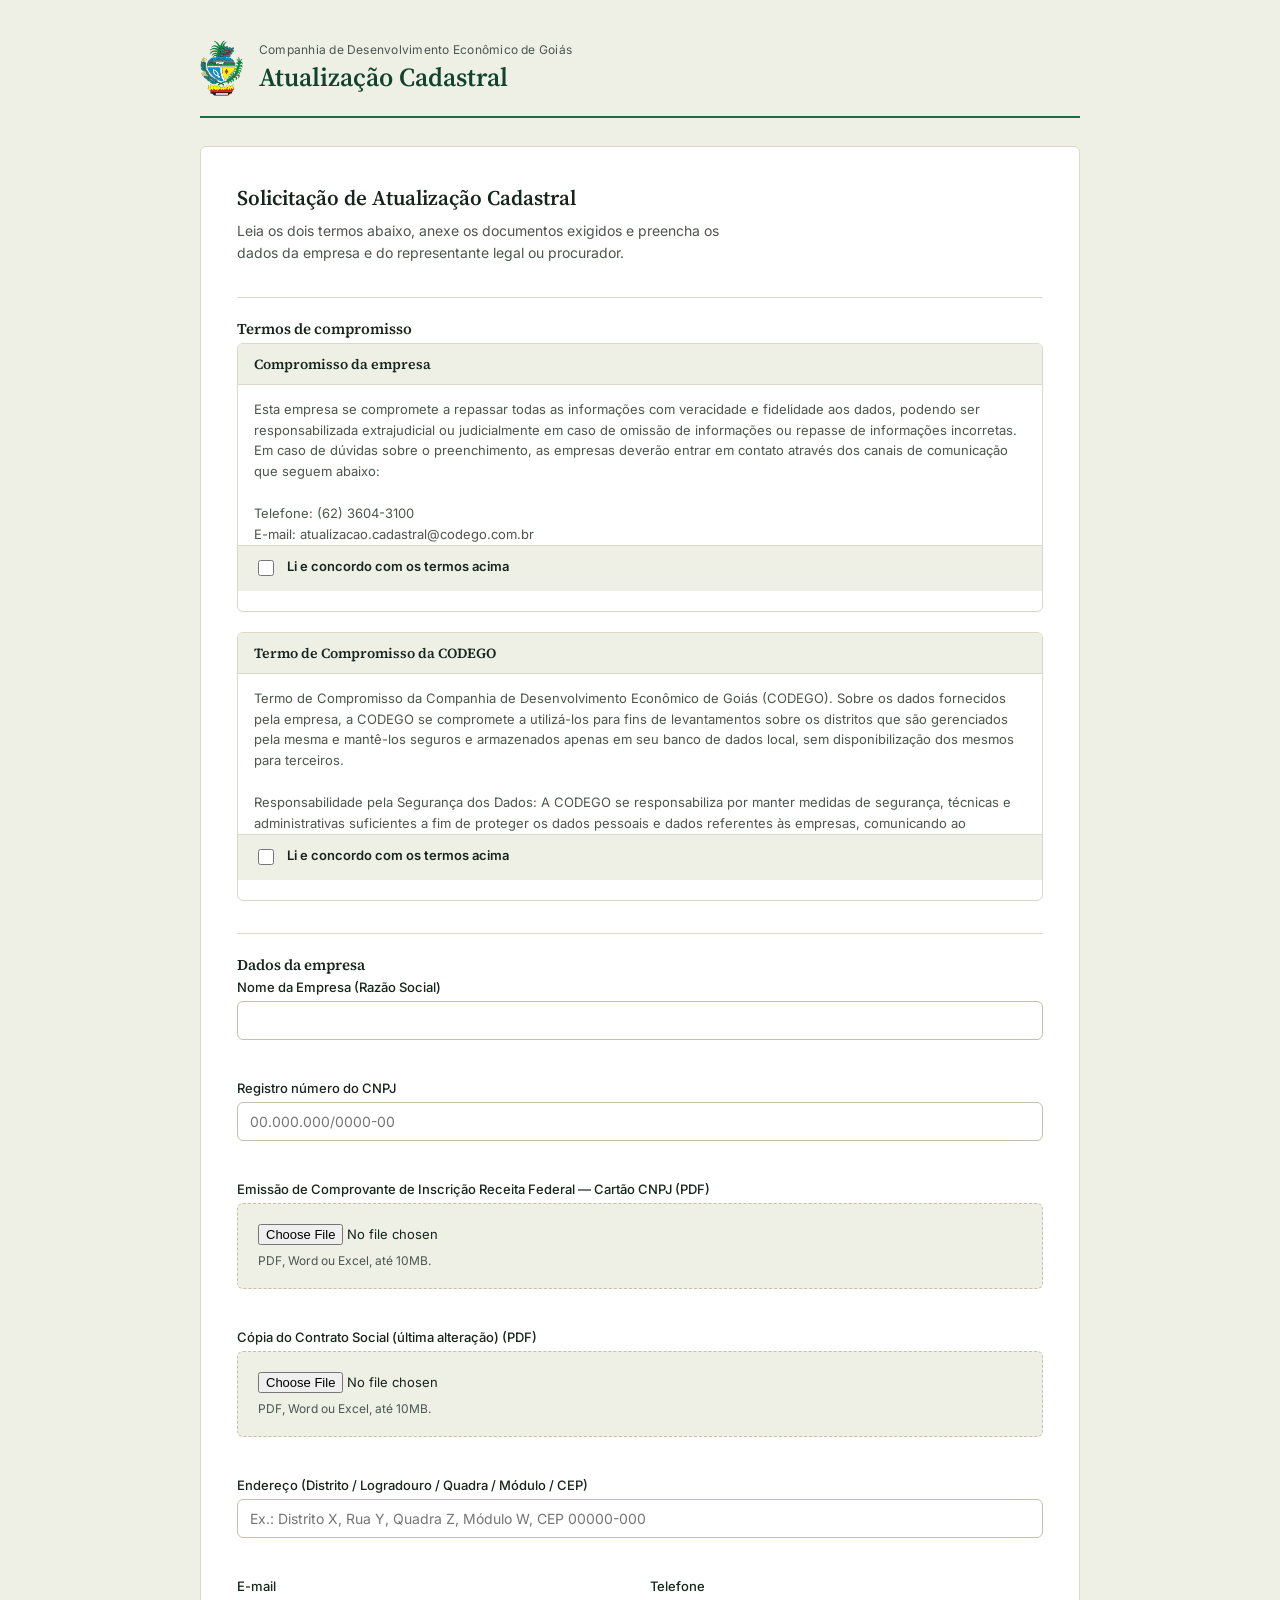
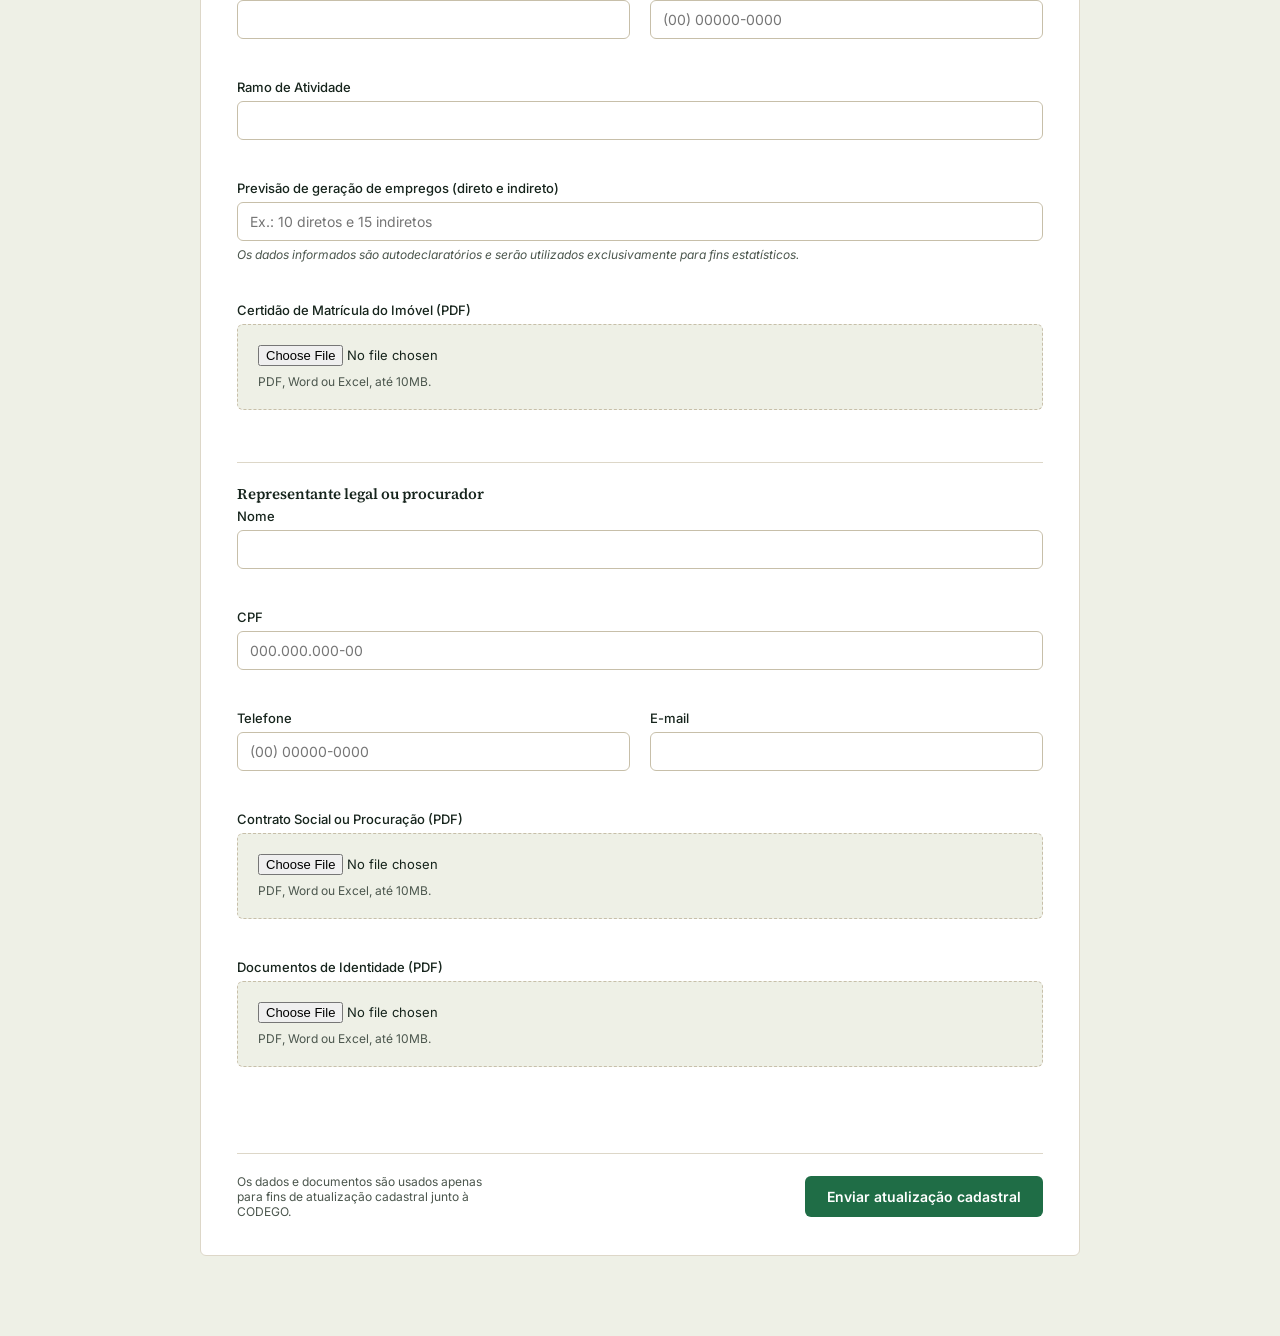
==== frontend/index.html @ 2d9a23f6 "feat: aplica a site key do RECAPTCHA" ====
<!DOCTYPE html>
<html lang="pt-BR">
<head>
  <meta charset="UTF-8">
  <meta name="viewport" content="width=device-width, initial-scale=1.0">
  <title>Atualização Cadastral — CODEGO</title>
  <link rel="stylesheet" href="css/style.css">
  <script>window.CODEGO_API_BASE_URL = 'https://atualizacao-cadastral-0cay.onrender.com';</script>
  <script src="https://www.google.com/recaptcha/api.js" async defer></script>
</head>
<body>
  <div class="page">

    <header class="letterhead">
      <img class="letterhead__mark" src="assets/brasao_codego.png" alt="Brasão da Companhia de Desenvolvimento Econômico de Goiás">
      <div class="letterhead__text">
        <p class="letterhead__org">Companhia de Desenvolvimento Econômico de Goiás</p>
        <h1 class="letterhead__title">Atualização Cadastral</h1>
      </div>
    </header>

    <main class="card">
      <div class="card__intro">
        <h2 class="card__title">Solicitação de Atualização Cadastral</h2>
        <p class="card__desc">
          Leia os dois termos abaixo, anexe os documentos exigidos e preencha os
          dados da empresa e do representante legal ou procurador.
        </p>
      </div>

      <form id="form-atualizacao" novalidate>

        <h3 class="section-title">Termos de compromisso</h3>

        <div class="termo-block">
          <p class="termo-block__titulo">Compromisso da empresa</p>
          <p class="termo-block__texto">Esta empresa se compromete a repassar todas as informações com veracidade e fidelidade aos dados, podendo ser responsabilizada extrajudicial ou judicialmente em caso de omissão de informações ou repasse de informações incorretas. Em caso de dúvidas sobre o preenchimento, as empresas deverão entrar em contato através dos canais de comunicação que seguem abaixo:

Telefone: (62) 3604-3100
E-mail: atualizacao.cadastral@codego.com.br</p>
          <label class="termo-block__aceite">
            <input type="checkbox" id="termo_empresa_aceito" name="termo_empresa_aceito" required>
            <span>Li e concordo com os termos acima</span>
          </label>
          <p class="field__error" data-error-for="termo_empresa_aceito"></p>
        </div>

        <div class="termo-block">
          <p class="termo-block__titulo">Termo de Compromisso da CODEGO</p>
          <p class="termo-block__texto">Termo de Compromisso da Companhia de Desenvolvimento Econômico de Goiás (CODEGO). Sobre os dados fornecidos pela empresa, a CODEGO se compromete a utilizá-los para fins de levantamentos sobre os distritos que são gerenciados pela mesma e mantê-los seguros e armazenados apenas em seu banco de dados local, sem disponibilização dos mesmos para terceiros.

Responsabilidade pela Segurança dos Dados: A CODEGO se responsabiliza por manter medidas de segurança, técnicas e administrativas suficientes a fim de proteger os dados pessoais e dados referentes às empresas, comunicando ao representante responsável pelo fornecimento dos dados, caso ocorra algum incidente de segurança que possa acarretar risco ou dano relevante, conforme artigo 48 da Lei n° 13.709/2018.</p>
          <label class="termo-block__aceite">
            <input type="checkbox" id="termo_codego_aceito" name="termo_codego_aceito" required>
            <span>Li e concordo com os termos acima</span>
          </label>
          <p class="field__error" data-error-for="termo_codego_aceito"></p>
        </div>

        <h3 class="section-title">Dados da empresa</h3>

        <div class="field">
          <label for="nome_empresarial">Nome da Empresa (Razão Social)</label>
          <input type="text" id="nome_empresarial" name="nome_empresarial" required>
          <p class="field__error" data-error-for="nome_empresarial"></p>
        </div>

        <div class="field">
          <label for="cnpj">Registro número do CNPJ</label>
          <input type="text" id="cnpj" name="cnpj" inputmode="numeric" placeholder="00.000.000/0000-00" required>
          <p class="field__error" data-error-for="cnpj"></p>
        </div>

        <div class="field">
          <label for="arquivo_cnpj">Emissão de Comprovante de Inscrição Receita Federal — Cartão CNPJ (PDF)</label>
          <div class="file-drop">
            <input type="file" id="arquivo_cnpj" name="arquivo_cnpj" accept=".pdf,.doc,.docx,.xls,.xlsx,application/pdf,application/msword,application/vnd.openxmlformats-officedocument.wordprocessingml.document,application/vnd.ms-excel,application/vnd.openxmlformats-officedocument.spreadsheetml.sheet" required>
            <p class="file-drop__hint">PDF, Word ou Excel, até 10MB.</p>
            <p class="file-drop__selected" id="arquivo_cnpj-selecionado" hidden></p>
          </div>
          <p class="field__error" data-error-for="arquivo_cnpj"></p>
        </div>

        <div class="field">
          <label for="arquivo_contrato_social">Cópia do Contrato Social (última alteração) (PDF)</label>
          <div class="file-drop">
            <input type="file" id="arquivo_contrato_social" name="arquivo_contrato_social" accept=".pdf,.doc,.docx,.xls,.xlsx,application/pdf,application/msword,application/vnd.openxmlformats-officedocument.wordprocessingml.document,application/vnd.ms-excel,application/vnd.openxmlformats-officedocument.spreadsheetml.sheet" required>
            <p class="file-drop__hint">PDF, Word ou Excel, até 10MB.</p>
            <p class="file-drop__selected" id="arquivo_contrato_social-selecionado" hidden></p>
          </div>
          <p class="field__error" data-error-for="arquivo_contrato_social"></p>
        </div>

        <div class="field">
          <label for="endereco">Endereço (Distrito / Logradouro / Quadra / Módulo / CEP)</label>
          <input type="text" id="endereco" name="endereco" placeholder="Ex.: Distrito X, Rua Y, Quadra Z, Módulo W, CEP 00000-000" required>
          <p class="field__error" data-error-for="endereco"></p>
        </div>

        <div class="field-row">
          <div class="field">
            <label for="email">E-mail</label>
            <input type="email" id="email" name="email" autocomplete="email" required>
            <p class="field__error" data-error-for="email"></p>
          </div>

          <div class="field">
            <label for="telefone">Telefone</label>
            <input type="tel" id="telefone" name="telefone" inputmode="tel" placeholder="(00) 00000-0000" required>
            <p class="field__error" data-error-for="telefone"></p>
          </div>
        </div>

        <div class="field">
          <label for="ramo_atividade">Ramo de Atividade</label>
          <input type="text" id="ramo_atividade" name="ramo_atividade" required>
          <p class="field__error" data-error-for="ramo_atividade"></p>
        </div>

        <div class="field">
          <label for="previsao_geracao_empregos">Previsão de geração de empregos (direto e indireto)</label>
          <input type="text" id="previsao_geracao_empregos" name="previsao_geracao_empregos" placeholder="Ex.: 10 diretos e 15 indiretos" required>
          <p class="field__hint">Os dados informados são autodeclaratórios e serão utilizados exclusivamente para fins estatísticos.</p>
          <p class="field__error" data-error-for="previsao_geracao_empregos"></p>
        </div>

        <div class="field">
          <label for="arquivo_certidao_matricula">Certidão de Matrícula do Imóvel (PDF)</label>
          <div class="file-drop">
            <input type="file" id="arquivo_certidao_matricula" name="arquivo_certidao_matricula" accept=".pdf,.doc,.docx,.xls,.xlsx,application/pdf,application/msword,application/vnd.openxmlformats-officedocument.wordprocessingml.document,application/vnd.ms-excel,application/vnd.openxmlformats-officedocument.spreadsheetml.sheet" required>
            <p class="file-drop__hint">PDF, Word ou Excel, até 10MB.</p>
            <p class="file-drop__selected" id="arquivo_certidao_matricula-selecionado" hidden></p>
          </div>
          <p class="field__error" data-error-for="arquivo_certidao_matricula"></p>
        </div>

        <h3 class="section-title">Representante legal ou procurador</h3>

        <div class="field">
          <label for="representante_nome">Nome</label>
          <input type="text" id="representante_nome" name="representante_nome" autocomplete="name" required>
          <p class="field__error" data-error-for="representante_nome"></p>
        </div>

        <div class="field">
          <label for="representante_cpf">CPF</label>
          <input type="text" id="representante_cpf" name="representante_cpf" inputmode="numeric" placeholder="000.000.000-00" required>
          <p class="field__error" data-error-for="representante_cpf"></p>
        </div>

        <div class="field-row">
          <div class="field">
            <label for="representante_telefone">Telefone</label>
            <input type="tel" id="representante_telefone" name="representante_telefone" inputmode="tel" placeholder="(00) 00000-0000" required>
            <p class="field__error" data-error-for="representante_telefone"></p>
          </div>

          <div class="field">
            <label for="representante_email">E-mail</label>
            <input type="email" id="representante_email" name="representante_email" autocomplete="email" required>
            <p class="field__error" data-error-for="representante_email"></p>
          </div>
        </div>

        <div class="field">
          <label for="arquivo_contrato_ou_procuracao">Contrato Social ou Procuração (PDF)</label>
          <div class="file-drop">
            <input type="file" id="arquivo_contrato_ou_procuracao" name="arquivo_contrato_ou_procuracao" accept=".pdf,.doc,.docx,.xls,.xlsx,application/pdf,application/msword,application/vnd.openxmlformats-officedocument.wordprocessingml.document,application/vnd.ms-excel,application/vnd.openxmlformats-officedocument.spreadsheetml.sheet" required>
            <p class="file-drop__hint">PDF, Word ou Excel, até 10MB.</p>
            <p class="file-drop__selected" id="arquivo_contrato_ou_procuracao-selecionado" hidden></p>
          </div>
          <p class="field__error" data-error-for="arquivo_contrato_ou_procuracao"></p>
        </div>

        <div class="field">
          <label for="arquivo_documento_identidade">Documentos de Identidade (PDF)</label>
          <div class="file-drop">
            <input type="file" id="arquivo_documento_identidade" name="arquivo_documento_identidade" accept=".pdf,.doc,.docx,.xls,.xlsx,application/pdf,application/msword,application/vnd.openxmlformats-officedocument.wordprocessingml.document,application/vnd.ms-excel,application/vnd.openxmlformats-officedocument.spreadsheetml.sheet" required>
            <p class="file-drop__hint">PDF, Word ou Excel, até 10MB.</p>
            <p class="file-drop__selected" id="arquivo_documento_identidade-selecionado" hidden></p>
          </div>
          <p class="field__error" data-error-for="arquivo_documento_identidade"></p>
        </div>

        <div class="field">
          <div class="g-recaptcha" data-sitekey="6LfDd70tAAAAAFjlhE_5tSCFK7dW7xkm99fV3-1u"></div>
          <p class="field__error" data-error-for="recaptcha"></p>
        </div>

        <div class="card__footer">
          <p class="card__footer-note">
            Os dados e documentos são usados apenas para fins de atualização cadastral junto à CODEGO.
          </p>
          <button type="submit" class="btn-primary" id="btn-submit">Enviar atualização cadastral</button>
        </div>

      </form>

      <div class="feedback" id="feedback" role="status" aria-live="polite" hidden></div>

    </main>

  </div>

  <script src="js/main.js"></script>
</body>
</html>
---- frontend/css/style.css ----
@import url('https://fonts.googleapis.com/css2?family=Source+Serif+4:opsz,wght@8..60,500;8..60,600&family=Inter:wght@400;500;600&display=swap');

:root {
  --ink: #16241c;
  --ink-soft: #4b564d;
  --primary: #1f6d46;
  --primary-dark: #12432b;
  --gold: #b4872f;
  --gold-dark: #7c5c1f;
  --paper: #eef0e6;
  --surface: #ffffff;
  --border: #ddd7c8;
  --border-strong: #c7bfa9;
  --danger: #a3271e;
  --radius: 6px;
  --font-serif: "Source Serif 4", Georgia, serif;
  --font-sans: "Inter", -apple-system, BlinkMacSystemFont, "Segoe UI", sans-serif;
}

* {
  box-sizing: border-box;
}

body {
  margin: 0;
  background: var(--paper);
  color: var(--ink);
  font-family: var(--font-sans);
  -webkit-font-smoothing: antialiased;
}

.page {
  max-width: 920px;
  margin: 0 auto;
  padding: 40px 20px 80px;
}

/* Letterhead */

.letterhead {
  display: flex;
  align-items: center;
  gap: 16px;
  padding-bottom: 20px;
  margin-bottom: 28px;
  border-bottom: 2px solid var(--primary);
}

.letterhead__mark {
  flex-shrink: 0;
  height: 56px;
  width: auto;
}

.letterhead__org {
  margin: 0 0 2px;
  font-size: 12px;
  letter-spacing: 0.02em;
  color: var(--ink-soft);
}

.letterhead__title {
  margin: 0;
  font-family: var(--font-serif);
  font-weight: 600;
  font-size: 26px;
  color: var(--primary-dark);
}

/* Stepper */

.stepper {
  display: flex;
  list-style: none;
  margin: 0 0 32px;
  padding: 0;
  gap: 4px;
}

.stepper__item {
  flex: 1;
  display: flex;
  align-items: center;
  gap: 8px;
  padding: 10px 4px;
  border-bottom: 3px solid var(--border);
  color: var(--ink-soft);
  font-size: 13px;
}

.stepper__item--current {
  border-bottom-color: var(--primary);
  color: var(--primary-dark);
}

.stepper__index {
  display: inline-flex;
  align-items: center;
  justify-content: center;
  width: 20px;
  height: 20px;
  border-radius: 50%;
  border: 1px solid var(--border-strong);
  font-size: 11px;
  flex-shrink: 0;
}

.stepper__item--current .stepper__index {
  background: var(--primary);
  border-color: var(--primary);
  color: var(--surface);
}

.stepper__item--done {
  border-bottom-color: var(--primary);
  color: var(--primary-dark);
}

.stepper__item--done .stepper__index {
  background: var(--surface);
  border-color: var(--primary);
  color: var(--primary);
}

/* Card */

.card {
  background: var(--surface);
  border: 1px solid var(--border);
  border-radius: var(--radius);
  padding: 36px;
}

.card__title {
  font-family: var(--font-serif);
  font-weight: 600;
  font-size: 21px;
  margin: 0 0 8px;
  color: var(--ink);
}

.card__desc {
  margin: 0 0 28px;
  color: var(--ink-soft);
  font-size: 14px;
  line-height: 1.6;
  max-width: 56ch;
}

/* Form fields */

/* Seções do formulário */

.section-title {
  font-family: var(--font-serif);
  font-weight: 600;
  font-size: 15px;
  color: var(--ink);
  margin: 32px 0 4px;
  padding-top: 20px;
  border-top: 1px solid var(--border);
}

.field + .section-title,
.checkbox-group + .field .section-title {
  margin-top: 32px;
}

.section-desc {
  margin: 0 0 14px;
  font-size: 13px;
  color: var(--ink-soft);
}

/* Select e textarea */

select,
textarea {
  width: 100%;
  padding: 10px 12px;
  font-size: 14px;
  font-family: var(--font-sans);
  color: var(--ink);
  background: var(--surface);
  border: 1px solid var(--border-strong);
  border-radius: var(--radius);
}

select {
  appearance: none;
  background-image: url("data:image/svg+xml;utf8,<svg xmlns='http://www.w3.org/2000/svg' viewBox='0 0 20 20' fill='%234b564d'><path d='M5.25 7.5L10 12.25L14.75 7.5H5.25Z'/></svg>");
  background-repeat: no-repeat;
  background-position: right 12px center;
  padding-right: 36px;
}

/* Termos de compromisso */

.termo-block {
  border: 1px solid var(--border);
  border-radius: var(--radius);
  overflow: hidden;
  margin-bottom: 20px;
}

.termo-block__titulo {
  margin: 0;
  padding: 10px 16px;
  background: var(--paper);
  border-bottom: 1px solid var(--border);
  font-family: var(--font-serif);
  font-weight: 600;
  font-size: 14px;
  color: var(--ink);
}

.termo-block__texto {
  margin: 0;
  padding: 14px 16px;
  max-height: 160px;
  overflow-y: auto;
  font-size: 13px;
  line-height: 1.6;
  color: var(--ink-soft);
  background: var(--surface);
  white-space: pre-line;
}

.termo-block__aceite {
  display: flex;
  align-items: flex-start;
  gap: 10px;
  padding: 12px 16px;
  background: var(--paper);
  border-top: 1px solid var(--border);
  font-size: 13px;
  font-weight: 600;
  color: var(--ink);
  cursor: pointer;
}

.termo-block__aceite input[type="checkbox"] {
  flex-shrink: 0;
  margin-top: 2px;
  width: 16px;
  height: 16px;
  accent-color: var(--primary);
  cursor: pointer;
}

textarea {
  resize: vertical;
  min-height: 150px;
  font-family: var(--font-sans);
}

select:focus-visible,
textarea:focus-visible {
  outline: 2px solid var(--primary);
  outline-offset: 1px;
  border-color: var(--primary);
}

/* Checkboxes de solicitações */

.checkbox-group {
  display: flex;
  flex-direction: column;
  gap: 10px;
  margin-bottom: 8px;
}

.checkbox-item {
  display: flex;
  align-items: flex-start;
  gap: 10px;
  font-size: 14px;
  color: var(--ink);
  line-height: 1.5;
  cursor: pointer;
}

.checkbox-item input[type="checkbox"] {
  flex-shrink: 0;
  margin-top: 3px;
  width: 16px;
  height: 16px;
  accent-color: var(--primary);
  cursor: pointer;
}

.field {
  margin-bottom: 20px;
}

.field-row {
  display: grid;
  grid-template-columns: 1fr 1fr;
  gap: 20px;
}

label {
  display: block;
  font-size: 13px;
  font-weight: 500;
  color: var(--ink);
  margin-bottom: 6px;
}

input[type="text"],
input[type="email"],
input[type="tel"] {
  width: 100%;
  padding: 10px 12px;
  font-size: 14px;
  font-family: var(--font-sans);
  color: var(--ink);
  background: var(--surface);
  border: 1px solid var(--border-strong);
  border-radius: var(--radius);
}

input:focus-visible {
  outline: 2px solid var(--primary);
  outline-offset: 1px;
  border-color: var(--primary);
}

.field--invalid input {
  border-color: var(--danger);
}

.field__error {
  margin: 6px 0 0;
  font-size: 12px;
  color: var(--danger);
  min-height: 14px;
}

.field__hint {
  margin: 6px 0 0;
  font-size: 12px;
  font-style: italic;
  color: var(--ink-soft);
}

.field__with-toggle {
  display: flex;
  gap: 10px;
  align-items: stretch;
}

.field__with-toggle input {
  flex: 1;
}

.doc-toggle {
  display: flex;
  border: 1px solid var(--border-strong);
  border-radius: var(--radius);
  overflow: hidden;
  flex-shrink: 0;
}

.doc-toggle__btn {
  border: none;
  background: var(--surface);
  color: var(--ink-soft);
  font-family: var(--font-sans);
  font-size: 13px;
  padding: 0 14px;
  cursor: pointer;
}

.doc-toggle__btn.is-active {
  background: var(--primary);
  color: var(--surface);
}

.doc-toggle__btn:focus-visible {
  outline: 2px solid var(--primary);
  outline-offset: -2px;
}

/* Footer / submit */

.card__footer {
  display: flex;
  align-items: center;
  justify-content: space-between;
  gap: 20px;
  margin-top: 32px;
  padding-top: 20px;
  border-top: 1px solid var(--border);
}

.card__footer-note {
  margin: 0;
  font-size: 12px;
  color: var(--ink-soft);
  max-width: 34ch;
}

.btn-primary {
  flex-shrink: 0;
  background: var(--primary);
  color: var(--surface);
  border: none;
  border-radius: var(--radius);
  padding: 12px 22px;
  font-family: var(--font-sans);
  font-size: 14px;
  font-weight: 600;
  cursor: pointer;
  transition: background 0.15s ease;
}

.btn-primary:hover {
  background: var(--primary-dark);
}

.btn-primary:focus-visible {
  outline: 2px solid var(--gold);
  outline-offset: 2px;
}

/* Responsive */

/* Lista de tipos de documento (página inicial) */

.doc-list {
  list-style: none;
  margin: 0;
  padding: 0;
  display: flex;
  flex-direction: column;
  gap: 10px;
}

.doc-list__link {
  display: block;
  padding: 16px 18px;
  border: 1px solid var(--border-strong);
  border-radius: var(--radius);
  text-decoration: none;
  transition: border-color 0.15s ease, background 0.15s ease;
}

.doc-list__link:hover {
  border-color: var(--primary);
  background: #f7f8f4;
}

.doc-list__tag {
  display: block;
  font-size: 12px;
  font-weight: 600;
  color: var(--gold-dark);
  text-transform: uppercase;
  letter-spacing: 0.03em;
  margin-bottom: 4px;
}

.doc-list__title {
  display: block;
  font-family: var(--font-serif);
  font-size: 16px;
  font-weight: 600;
  color: var(--ink);
}

/* Upload de arquivo */

.file-drop {
  display: flex;
  flex-direction: column;
  gap: 8px;
  align-items: flex-start;
  padding: 20px;
  border: 1.5px dashed var(--border-strong);
  border-radius: var(--radius);
  background: var(--paper);
}

.file-drop input[type="file"] {
  font-size: 13px;
  font-family: var(--font-sans);
}

.file-drop__hint {
  font-size: 12px;
  color: var(--ink-soft);
  margin: 0;
}

.file-drop__selected {
  font-size: 13px;
  color: var(--primary-dark);
  font-weight: 600;
  margin: 0;
}

/* Card de protocolo localizado */

.processo-info {
  display: flex;
  justify-content: space-between;
  align-items: center;
  gap: 12px;
  padding: 14px 16px;
  border: 1px solid var(--border);
  border-radius: var(--radius);
  background: var(--paper);
  margin-bottom: 24px;
  font-size: 13px;
}

.processo-info[hidden] {
  display: none;
}

.processo-info__label {
  color: var(--ink-soft);
}

.processo-info__valor {
  font-weight: 600;
  color: var(--ink);
}

.processo-info__status {
  padding: 3px 10px;
  border-radius: 999px;
  font-size: 11px;
  font-weight: 600;
  text-transform: uppercase;
  background: #eef0e6;
  color: var(--ink-soft);
}

.processo-info__status--assinado {
  background: #e3efe8;
  color: var(--primary-dark);
}

/* Feedback (sucesso / erro do envio) */

.feedback {
  margin-top: 24px;
  padding: 16px 18px;
  border-radius: var(--radius);
  font-size: 14px;
  line-height: 1.6;
}

.feedback--success {
  background: #eaf3ec;
  border: 1px solid var(--primary);
  color: var(--primary-dark);
}

.feedback--error {
  background: #f7eceb;
  border: 1px solid var(--danger);
  color: var(--danger);
}

.feedback__title {
  font-weight: 600;
  margin: 0 0 6px;
}

.feedback__protocolo {
  font-family: ui-monospace, "SFMono-Regular", Consolas, monospace;
  font-size: 13px;
  color: var(--ink-soft);
  margin: 4px 0 12px;
}

.feedback__actions {
  display: flex;
  flex-wrap: wrap;
  gap: 10px;
}

.feedback__link {
  display: inline-block;
  color: var(--surface);
  background: var(--primary);
  text-decoration: none;
  font-weight: 600;
  font-size: 13px;
  padding: 9px 16px;
  border-radius: var(--radius);
}

.feedback__link:hover {
  background: var(--primary-dark);
}

.feedback__link--secondary {
  background: transparent;
  color: var(--primary-dark);
  border: 1px solid var(--primary);
}

.feedback__link--secondary:hover {
  background: #e3efe8;
}

.feedback__email-status {
  font-size: 13px;
  margin: 8px 0;
}

.feedback__email-status--ok {
  color: var(--primary-dark);
}

.feedback__email-status--warn {
  color: var(--gold-dark);
}

.feedback__email-status code {
  display: block;
  margin-top: 4px;
  font-size: 11px;
  color: var(--danger);
  word-break: break-word;
}

.btn-primary[disabled] {
  opacity: 0.6;
  cursor: not-allowed;
}

@media (max-width: 560px) {
  .field-row {
    grid-template-columns: 1fr;
  }

  .stepper__label {
    display: none;
  }

  .card {
    padding: 24px;
  }

  .card__footer {
    flex-direction: column;
    align-items: stretch;
  }

  .btn-primary {
    width: 100%;
  }
}

@media (prefers-reduced-motion: reduce) {
  .btn-primary {
    transition: none;
  }
}
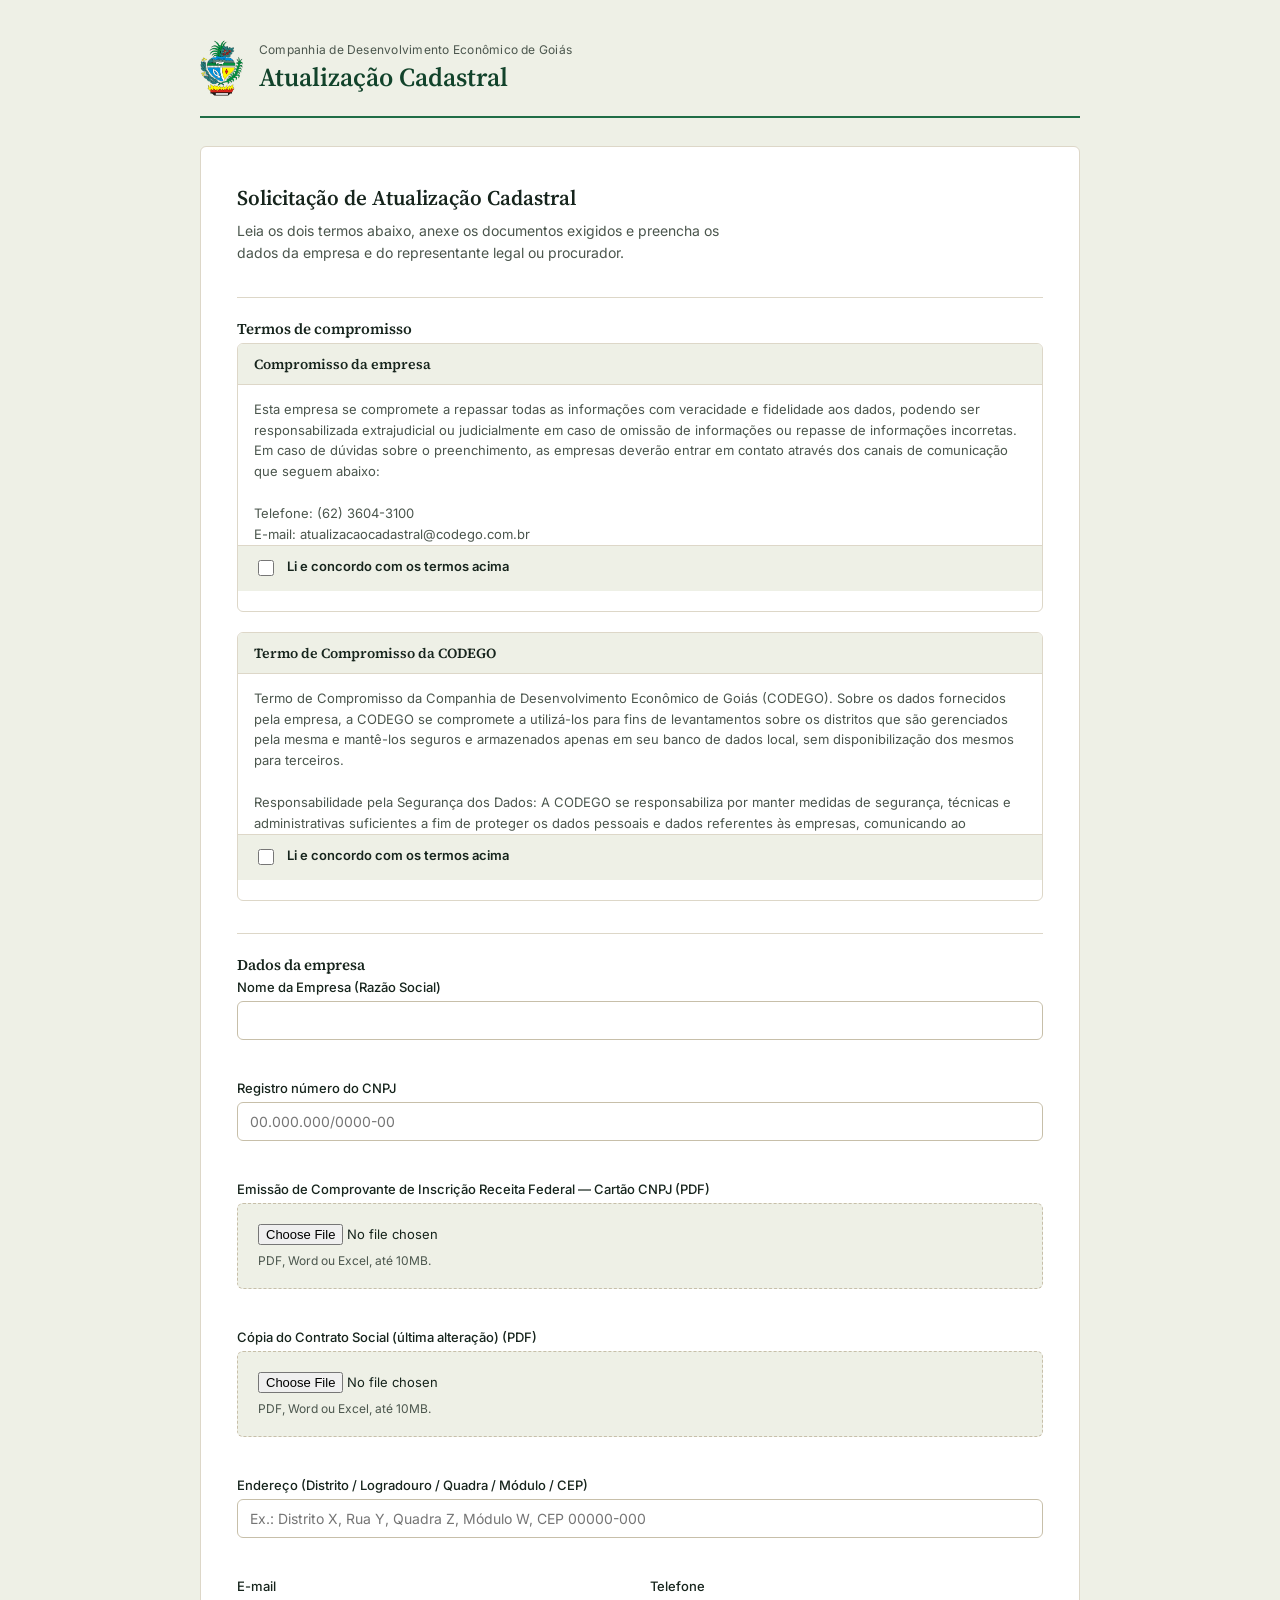
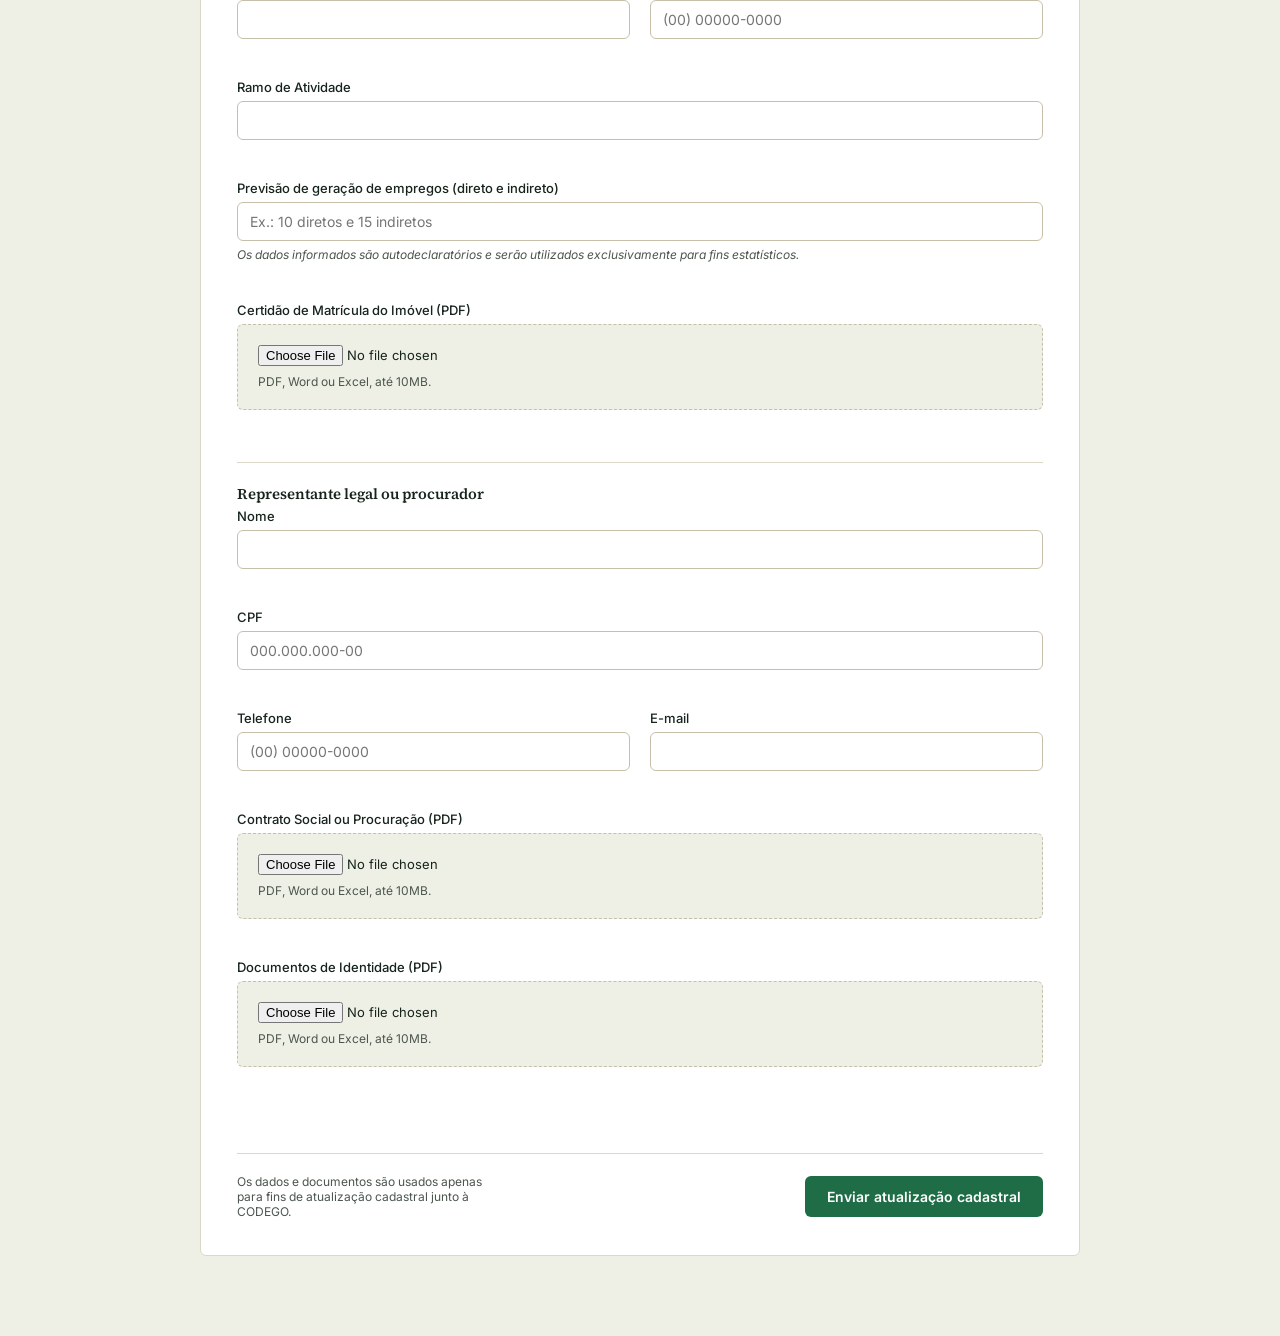
==== commit 99c1b8df: "corrigir e-mail de contato no texto do termo do formulário Estava "atualizacao.cadastral@codego.com." ====
--- a/frontend/index.html
+++ b/frontend/index.html
@@ -37,7 +37,7 @@
           <p class="termo-block__texto">Esta empresa se compromete a repassar todas as informações com veracidade e fidelidade aos dados, podendo ser responsabilizada extrajudicial ou judicialmente em caso de omissão de informações ou repasse de informações incorretas. Em caso de dúvidas sobre o preenchimento, as empresas deverão entrar em contato através dos canais de comunicação que seguem abaixo:
 
 Telefone: (62) 3604-3100
-E-mail: atualizacao.cadastral@codego.com.br</p>
+E-mail: atualizacaocadastral@codego.com.br</p>
           <label class="termo-block__aceite">
             <input type="checkbox" id="termo_empresa_aceito" name="termo_empresa_aceito" required>
             <span>Li e concordo com os termos acima</span>
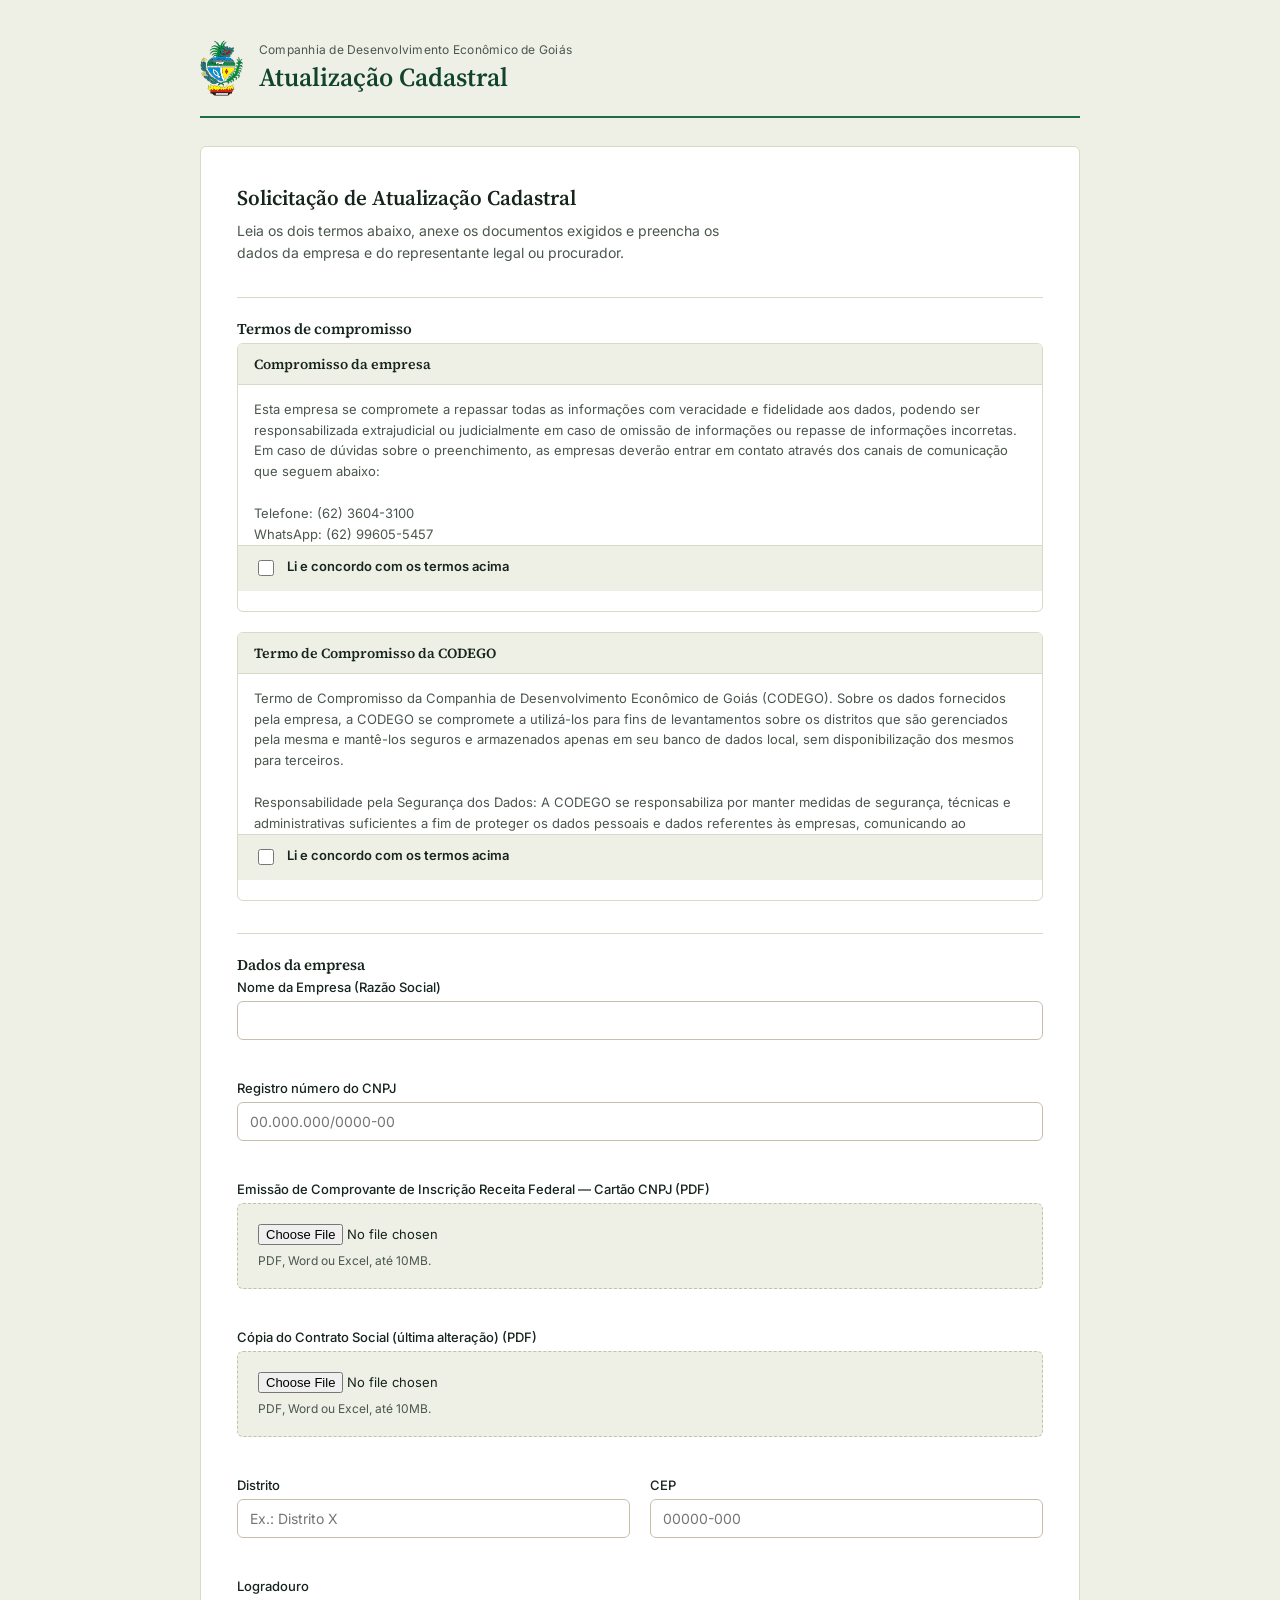
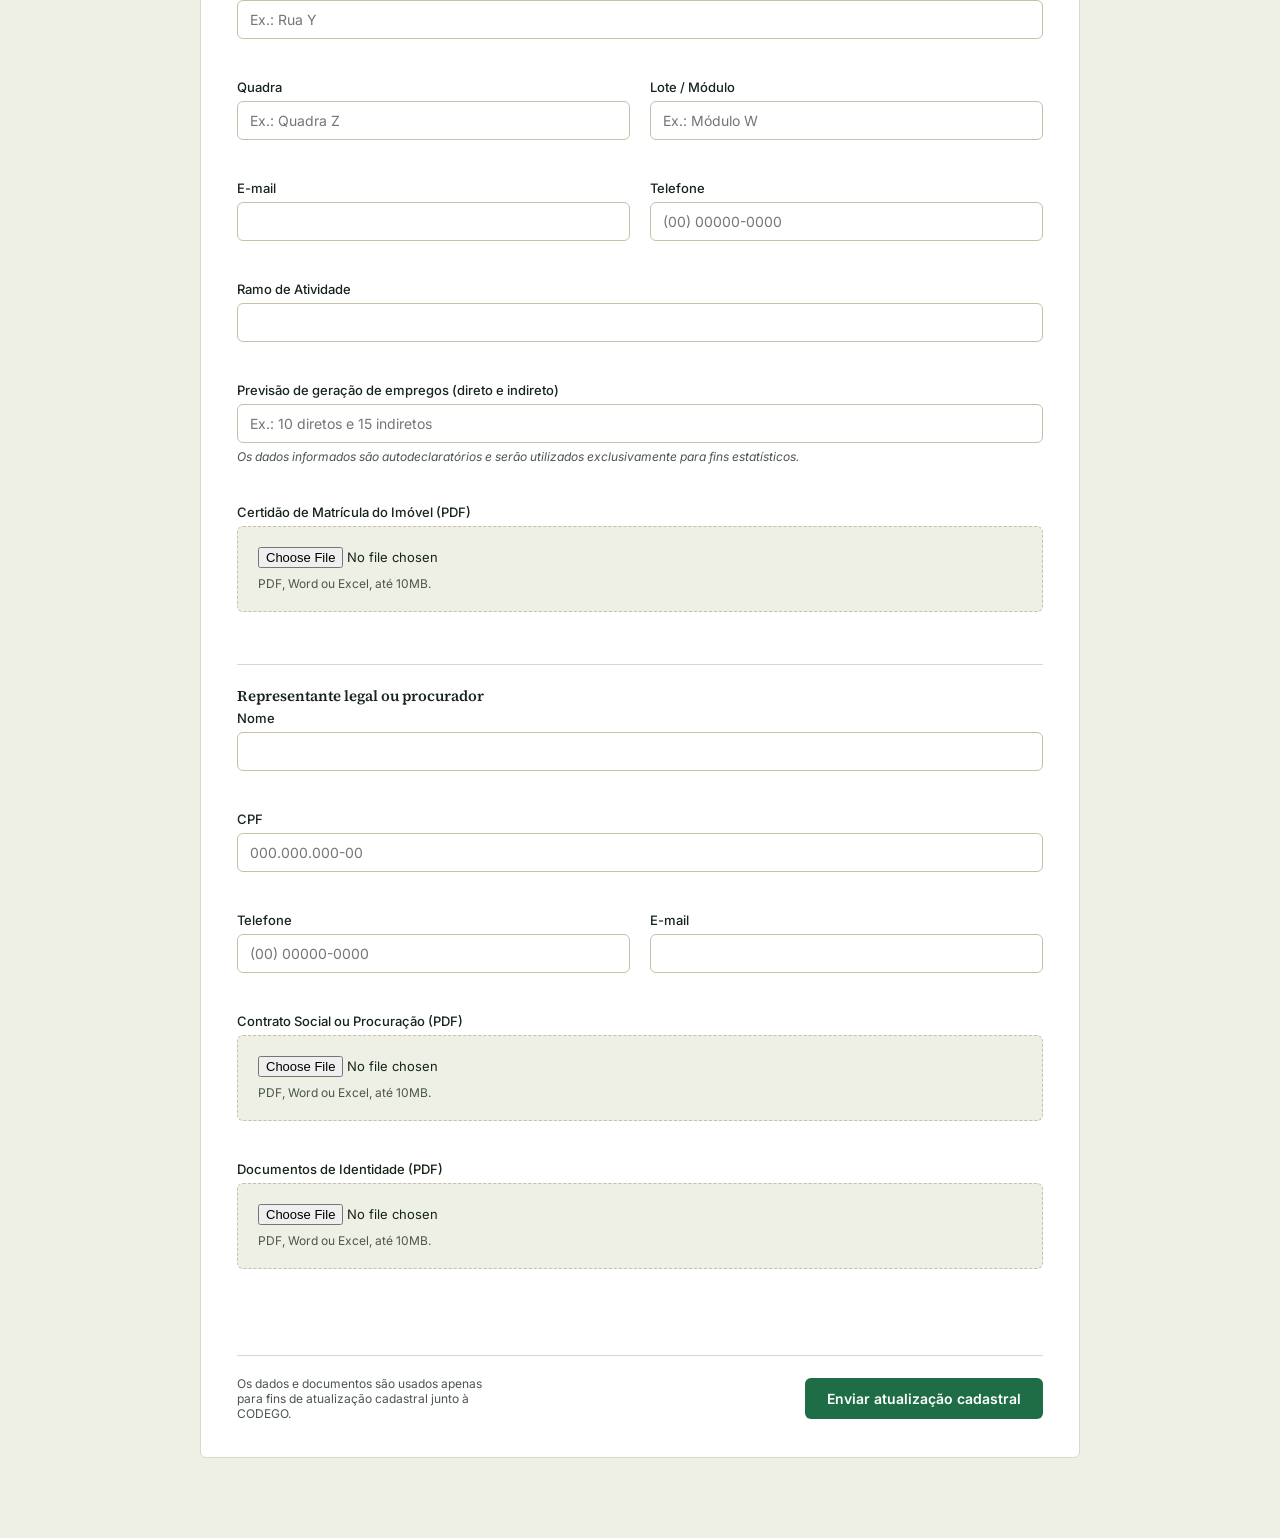
==== commit 7c1e675f: "quebrar campo de endereço em Distrito/Logradouro/Quadra/Lote-Módulo/CEP Adiciona WhatsApp (62) 99605" ====
--- a/frontend/index.html
+++ b/frontend/index.html
@@ -37,6 +37,7 @@
           <p class="termo-block__texto">Esta empresa se compromete a repassar todas as informações com veracidade e fidelidade aos dados, podendo ser responsabilizada extrajudicial ou judicialmente em caso de omissão de informações ou repasse de informações incorretas. Em caso de dúvidas sobre o preenchimento, as empresas deverão entrar em contato através dos canais de comunicação que seguem abaixo:
 
 Telefone: (62) 3604-3100
+WhatsApp: (62) 99605-5457
 E-mail: atualizacaocadastral@codego.com.br</p>
           <label class="termo-block__aceite">
             <input type="checkbox" id="termo_empresa_aceito" name="termo_empresa_aceito" required>
@@ -91,10 +92,38 @@
           <p class="field__error" data-error-for="arquivo_contrato_social"></p>
         </div>
 
-        <div class="field">
-          <label for="endereco">Endereço (Distrito / Logradouro / Quadra / Módulo / CEP)</label>
-          <input type="text" id="endereco" name="endereco" placeholder="Ex.: Distrito X, Rua Y, Quadra Z, Módulo W, CEP 00000-000" required>
-          <p class="field__error" data-error-for="endereco"></p>
+        <div class="field-row">
+          <div class="field">
+            <label for="endereco_distrito">Distrito</label>
+            <input type="text" id="endereco_distrito" name="endereco_distrito" placeholder="Ex.: Distrito X" required>
+            <p class="field__error" data-error-for="endereco_distrito"></p>
+          </div>
+
+          <div class="field">
+            <label for="endereco_cep">CEP</label>
+            <input type="text" id="endereco_cep" name="endereco_cep" inputmode="numeric" placeholder="00000-000" required>
+            <p class="field__error" data-error-for="endereco_cep"></p>
+          </div>
+        </div>
+
+        <div class="field">
+          <label for="endereco_logradouro">Logradouro</label>
+          <input type="text" id="endereco_logradouro" name="endereco_logradouro" placeholder="Ex.: Rua Y" required>
+          <p class="field__error" data-error-for="endereco_logradouro"></p>
+        </div>
+
+        <div class="field-row">
+          <div class="field">
+            <label for="endereco_quadra">Quadra</label>
+            <input type="text" id="endereco_quadra" name="endereco_quadra" placeholder="Ex.: Quadra Z" required>
+            <p class="field__error" data-error-for="endereco_quadra"></p>
+          </div>
+
+          <div class="field">
+            <label for="endereco_lote_modulo">Lote / Módulo</label>
+            <input type="text" id="endereco_lote_modulo" name="endereco_lote_modulo" placeholder="Ex.: Módulo W" required>
+            <p class="field__error" data-error-for="endereco_lote_modulo"></p>
+          </div>
         </div>
 
         <div class="field-row">
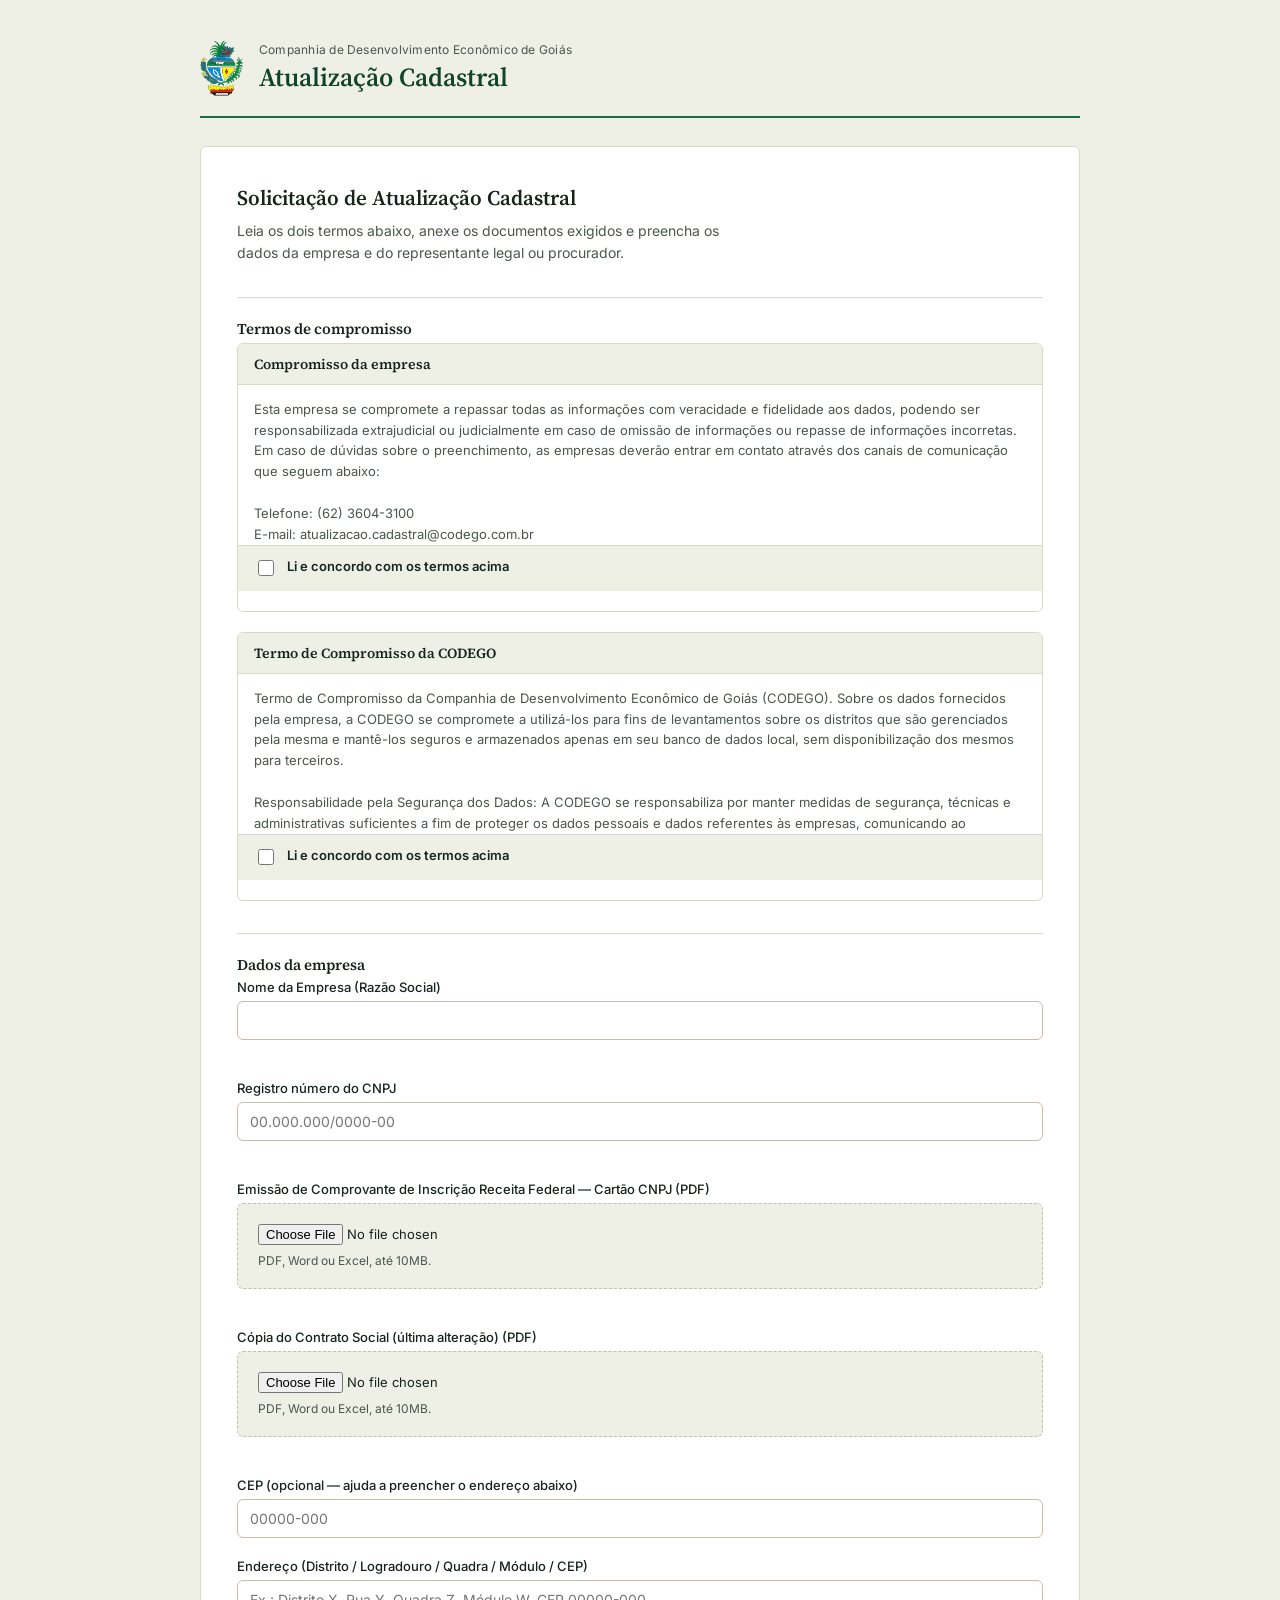
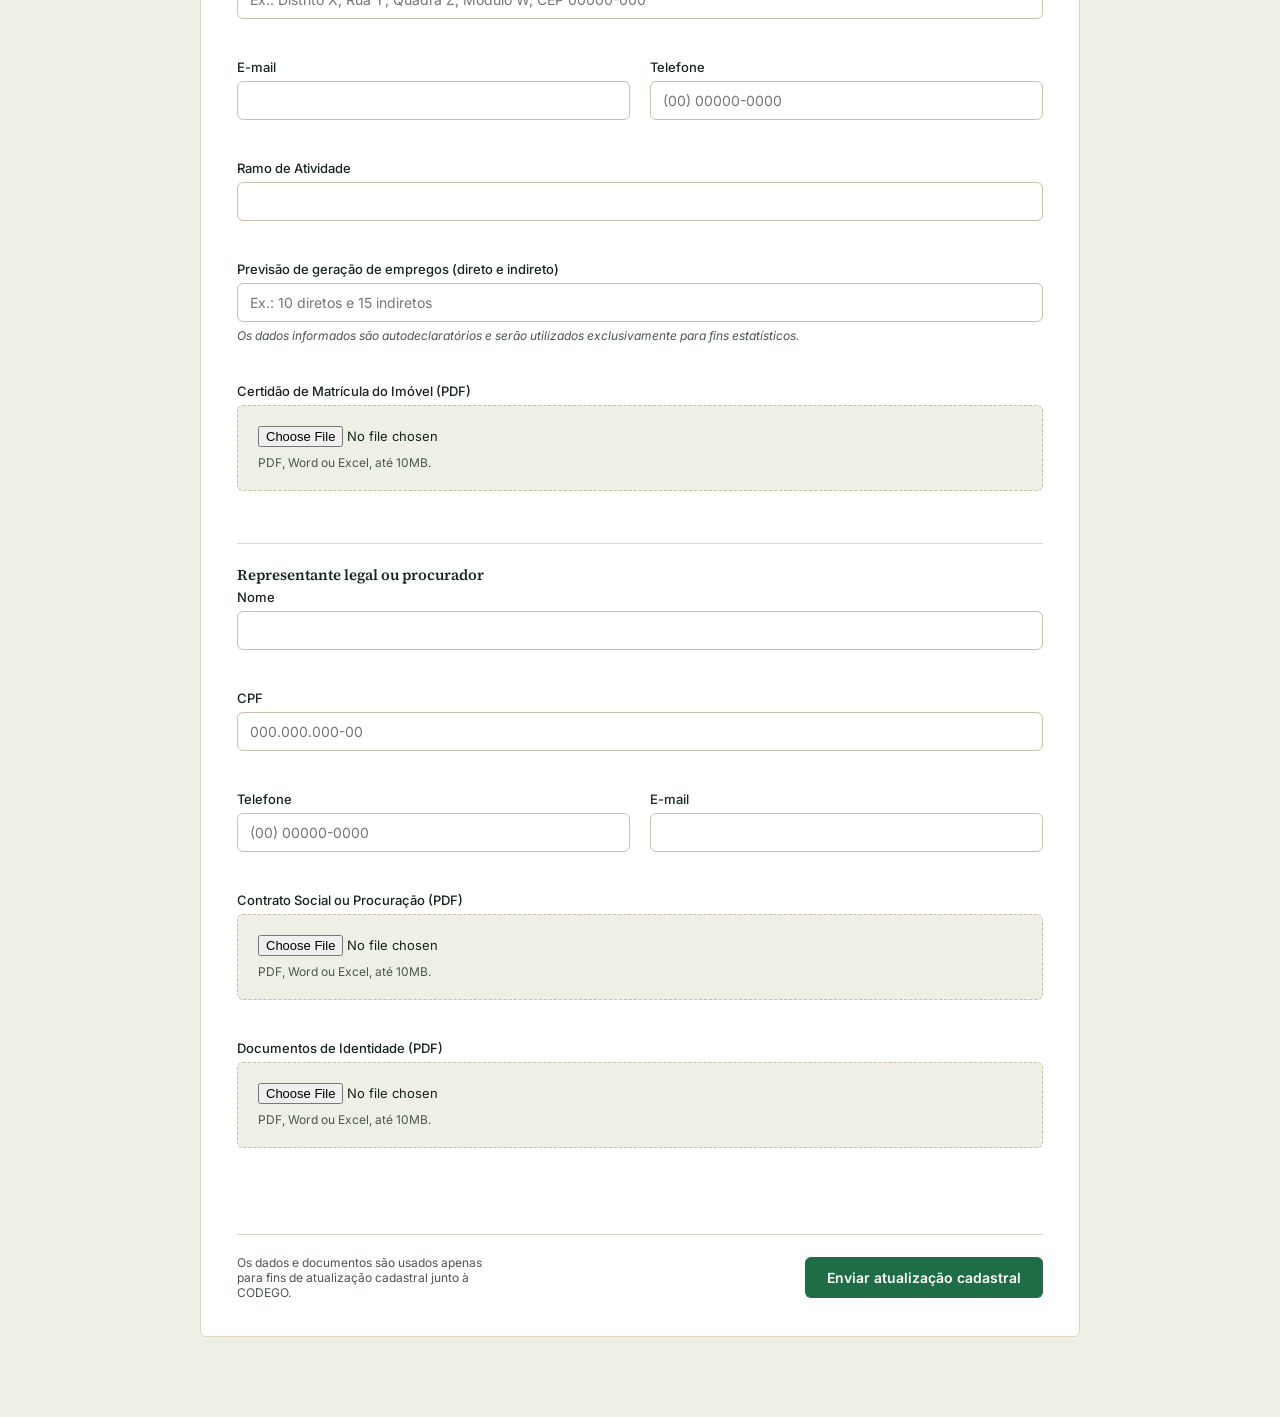
==== commit cf5bae80: "tirando erros de formatação e digitação dos relatórios" ====
--- a/frontend/index.html
+++ b/frontend/index.html
@@ -37,8 +37,7 @@
           <p class="termo-block__texto">Esta empresa se compromete a repassar todas as informações com veracidade e fidelidade aos dados, podendo ser responsabilizada extrajudicial ou judicialmente em caso de omissão de informações ou repasse de informações incorretas. Em caso de dúvidas sobre o preenchimento, as empresas deverão entrar em contato através dos canais de comunicação que seguem abaixo:
 
 Telefone: (62) 3604-3100
-WhatsApp: (62) 99605-5457
-E-mail: atualizacaocadastral@codego.com.br</p>
+E-mail: atualizacao.cadastral@codego.com.br</p>
           <label class="termo-block__aceite">
             <input type="checkbox" id="termo_empresa_aceito" name="termo_empresa_aceito" required>
             <span>Li e concordo com os termos acima</span>
@@ -92,38 +91,16 @@
           <p class="field__error" data-error-for="arquivo_contrato_social"></p>
         </div>
 
-        <div class="field-row">
-          <div class="field">
-            <label for="endereco_distrito">Distrito</label>
-            <input type="text" id="endereco_distrito" name="endereco_distrito" placeholder="Ex.: Distrito X" required>
-            <p class="field__error" data-error-for="endereco_distrito"></p>
-          </div>
-
-          <div class="field">
-            <label for="endereco_cep">CEP</label>
-            <input type="text" id="endereco_cep" name="endereco_cep" inputmode="numeric" placeholder="00000-000" required>
-            <p class="field__error" data-error-for="endereco_cep"></p>
-          </div>
-        </div>
-
-        <div class="field">
-          <label for="endereco_logradouro">Logradouro</label>
-          <input type="text" id="endereco_logradouro" name="endereco_logradouro" placeholder="Ex.: Rua Y" required>
-          <p class="field__error" data-error-for="endereco_logradouro"></p>
-        </div>
-
-        <div class="field-row">
-          <div class="field">
-            <label for="endereco_quadra">Quadra</label>
-            <input type="text" id="endereco_quadra" name="endereco_quadra" placeholder="Ex.: Quadra Z" required>
-            <p class="field__error" data-error-for="endereco_quadra"></p>
-          </div>
-
-          <div class="field">
-            <label for="endereco_lote_modulo">Lote / Módulo</label>
-            <input type="text" id="endereco_lote_modulo" name="endereco_lote_modulo" placeholder="Ex.: Módulo W" required>
-            <p class="field__error" data-error-for="endereco_lote_modulo"></p>
-          </div>
+        <div class="field">
+          <label for="cep_busca">CEP (opcional — ajuda a preencher o endereço abaixo)</label>
+          <input type="text" id="cep_busca" placeholder="00000-000" inputmode="numeric" maxlength="9">
+          <p class="field__hint" id="cep_busca-status"></p>
+        </div>
+
+        <div class="field">
+          <label for="endereco">Endereço (Distrito / Logradouro / Quadra / Módulo / CEP)</label>
+          <input type="text" id="endereco" name="endereco" placeholder="Ex.: Distrito X, Rua Y, Quadra Z, Módulo W, CEP 00000-000" required>
+          <p class="field__error" data-error-for="endereco"></p>
         </div>
 
         <div class="field-row">
--- a/frontend/css/style.css
+++ b/frontend/css/style.css
@@ -344,6 +344,16 @@
   color: var(--ink-soft);
 }
 
+.field__hint--ok {
+  color: var(--primary-dark);
+  font-style: normal;
+}
+
+.field__hint--warn {
+  color: var(--gold-dark);
+  font-style: normal;
+}
+
 .field__with-toggle {
   display: flex;
   gap: 10px;
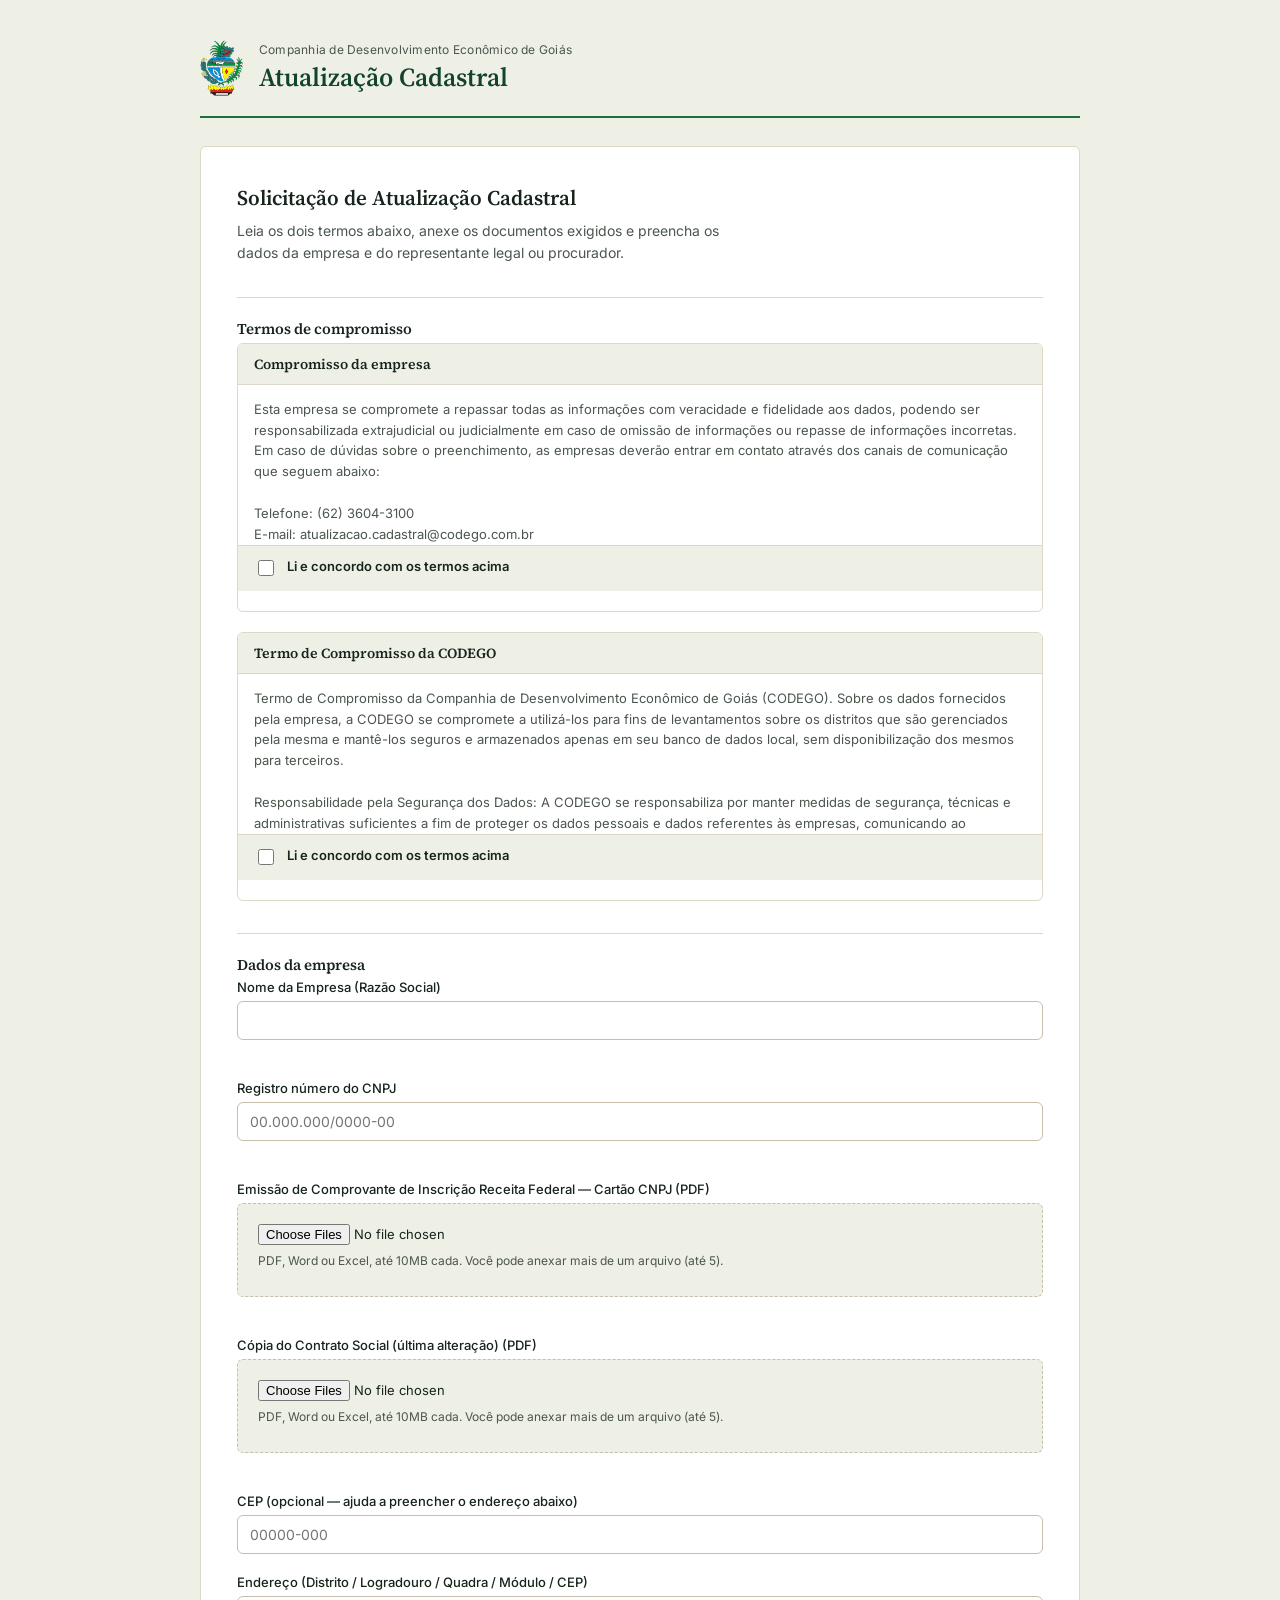
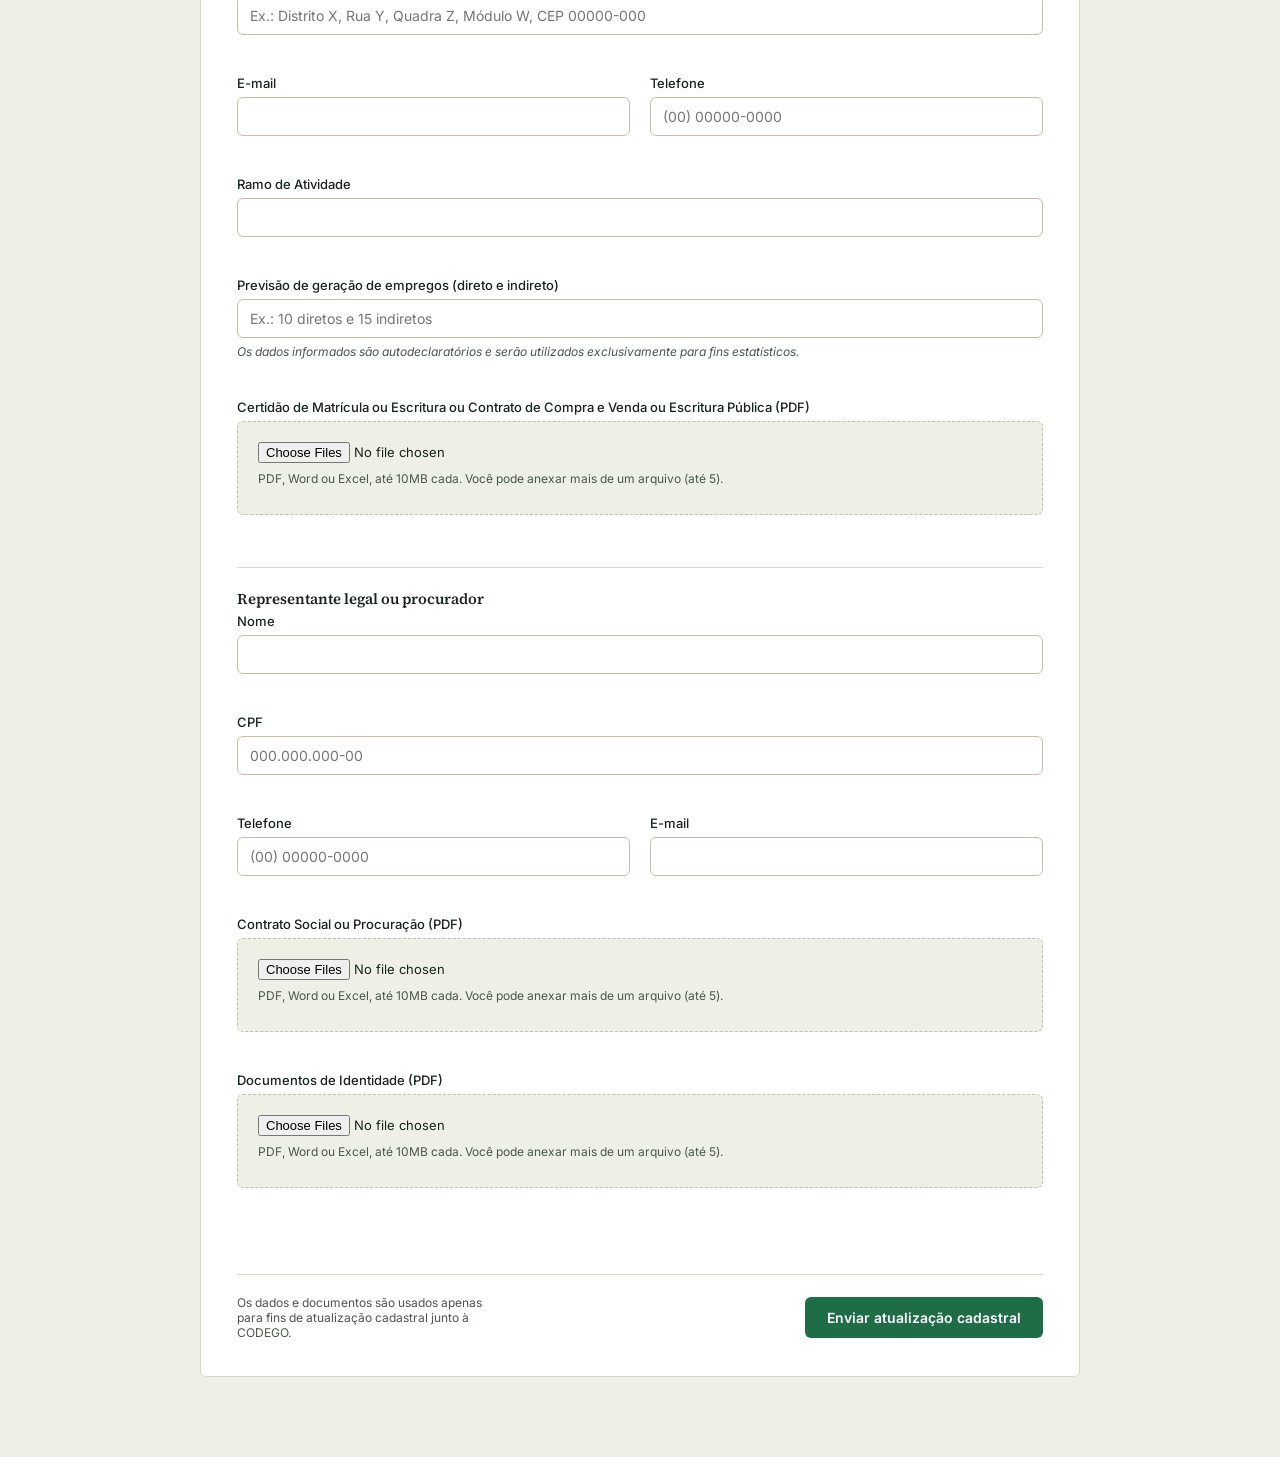
==== commit d42e4722: "Varios arquivos por campo e novo rotulo da certidao" ====
--- a/frontend/index.html
+++ b/frontend/index.html
@@ -74,9 +74,9 @@
         <div class="field">
           <label for="arquivo_cnpj">Emissão de Comprovante de Inscrição Receita Federal — Cartão CNPJ (PDF)</label>
           <div class="file-drop">
-            <input type="file" id="arquivo_cnpj" name="arquivo_cnpj" accept=".pdf,.doc,.docx,.xls,.xlsx,application/pdf,application/msword,application/vnd.openxmlformats-officedocument.wordprocessingml.document,application/vnd.ms-excel,application/vnd.openxmlformats-officedocument.spreadsheetml.sheet" required>
-            <p class="file-drop__hint">PDF, Word ou Excel, até 10MB.</p>
-            <p class="file-drop__selected" id="arquivo_cnpj-selecionado" hidden></p>
+            <input type="file" id="arquivo_cnpj" name="arquivo_cnpj" accept=".pdf,.doc,.docx,.xls,.xlsx,application/pdf,application/msword,application/vnd.openxmlformats-officedocument.wordprocessingml.document,application/vnd.ms-excel,application/vnd.openxmlformats-officedocument.spreadsheetml.sheet" multiple>
+            <p class="file-drop__hint">PDF, Word ou Excel, até 10MB cada. Você pode anexar mais de um arquivo (até 5).</p>
+            <ul class="file-list" id="arquivo_cnpj-selecionado" hidden></ul>
           </div>
           <p class="field__error" data-error-for="arquivo_cnpj"></p>
         </div>
@@ -84,9 +84,9 @@
         <div class="field">
           <label for="arquivo_contrato_social">Cópia do Contrato Social (última alteração) (PDF)</label>
           <div class="file-drop">
-            <input type="file" id="arquivo_contrato_social" name="arquivo_contrato_social" accept=".pdf,.doc,.docx,.xls,.xlsx,application/pdf,application/msword,application/vnd.openxmlformats-officedocument.wordprocessingml.document,application/vnd.ms-excel,application/vnd.openxmlformats-officedocument.spreadsheetml.sheet" required>
-            <p class="file-drop__hint">PDF, Word ou Excel, até 10MB.</p>
-            <p class="file-drop__selected" id="arquivo_contrato_social-selecionado" hidden></p>
+            <input type="file" id="arquivo_contrato_social" name="arquivo_contrato_social" accept=".pdf,.doc,.docx,.xls,.xlsx,application/pdf,application/msword,application/vnd.openxmlformats-officedocument.wordprocessingml.document,application/vnd.ms-excel,application/vnd.openxmlformats-officedocument.spreadsheetml.sheet" multiple>
+            <p class="file-drop__hint">PDF, Word ou Excel, até 10MB cada. Você pode anexar mais de um arquivo (até 5).</p>
+            <ul class="file-list" id="arquivo_contrato_social-selecionado" hidden></ul>
           </div>
           <p class="field__error" data-error-for="arquivo_contrato_social"></p>
         </div>
@@ -131,11 +131,11 @@
         </div>
 
         <div class="field">
-          <label for="arquivo_certidao_matricula">Certidão de Matrícula do Imóvel (PDF)</label>
-          <div class="file-drop">
-            <input type="file" id="arquivo_certidao_matricula" name="arquivo_certidao_matricula" accept=".pdf,.doc,.docx,.xls,.xlsx,application/pdf,application/msword,application/vnd.openxmlformats-officedocument.wordprocessingml.document,application/vnd.ms-excel,application/vnd.openxmlformats-officedocument.spreadsheetml.sheet" required>
-            <p class="file-drop__hint">PDF, Word ou Excel, até 10MB.</p>
-            <p class="file-drop__selected" id="arquivo_certidao_matricula-selecionado" hidden></p>
+          <label for="arquivo_certidao_matricula">Certidão de Matrícula ou Escritura ou Contrato de Compra e Venda ou Escritura Pública (PDF)</label>
+          <div class="file-drop">
+            <input type="file" id="arquivo_certidao_matricula" name="arquivo_certidao_matricula" accept=".pdf,.doc,.docx,.xls,.xlsx,application/pdf,application/msword,application/vnd.openxmlformats-officedocument.wordprocessingml.document,application/vnd.ms-excel,application/vnd.openxmlformats-officedocument.spreadsheetml.sheet" multiple>
+            <p class="file-drop__hint">PDF, Word ou Excel, até 10MB cada. Você pode anexar mais de um arquivo (até 5).</p>
+            <ul class="file-list" id="arquivo_certidao_matricula-selecionado" hidden></ul>
           </div>
           <p class="field__error" data-error-for="arquivo_certidao_matricula"></p>
         </div>
@@ -171,9 +171,9 @@
         <div class="field">
           <label for="arquivo_contrato_ou_procuracao">Contrato Social ou Procuração (PDF)</label>
           <div class="file-drop">
-            <input type="file" id="arquivo_contrato_ou_procuracao" name="arquivo_contrato_ou_procuracao" accept=".pdf,.doc,.docx,.xls,.xlsx,application/pdf,application/msword,application/vnd.openxmlformats-officedocument.wordprocessingml.document,application/vnd.ms-excel,application/vnd.openxmlformats-officedocument.spreadsheetml.sheet" required>
-            <p class="file-drop__hint">PDF, Word ou Excel, até 10MB.</p>
-            <p class="file-drop__selected" id="arquivo_contrato_ou_procuracao-selecionado" hidden></p>
+            <input type="file" id="arquivo_contrato_ou_procuracao" name="arquivo_contrato_ou_procuracao" accept=".pdf,.doc,.docx,.xls,.xlsx,application/pdf,application/msword,application/vnd.openxmlformats-officedocument.wordprocessingml.document,application/vnd.ms-excel,application/vnd.openxmlformats-officedocument.spreadsheetml.sheet" multiple>
+            <p class="file-drop__hint">PDF, Word ou Excel, até 10MB cada. Você pode anexar mais de um arquivo (até 5).</p>
+            <ul class="file-list" id="arquivo_contrato_ou_procuracao-selecionado" hidden></ul>
           </div>
           <p class="field__error" data-error-for="arquivo_contrato_ou_procuracao"></p>
         </div>
@@ -181,9 +181,9 @@
         <div class="field">
           <label for="arquivo_documento_identidade">Documentos de Identidade (PDF)</label>
           <div class="file-drop">
-            <input type="file" id="arquivo_documento_identidade" name="arquivo_documento_identidade" accept=".pdf,.doc,.docx,.xls,.xlsx,application/pdf,application/msword,application/vnd.openxmlformats-officedocument.wordprocessingml.document,application/vnd.ms-excel,application/vnd.openxmlformats-officedocument.spreadsheetml.sheet" required>
-            <p class="file-drop__hint">PDF, Word ou Excel, até 10MB.</p>
-            <p class="file-drop__selected" id="arquivo_documento_identidade-selecionado" hidden></p>
+            <input type="file" id="arquivo_documento_identidade" name="arquivo_documento_identidade" accept=".pdf,.doc,.docx,.xls,.xlsx,application/pdf,application/msword,application/vnd.openxmlformats-officedocument.wordprocessingml.document,application/vnd.ms-excel,application/vnd.openxmlformats-officedocument.spreadsheetml.sheet" multiple>
+            <p class="file-drop__hint">PDF, Word ou Excel, até 10MB cada. Você pode anexar mais de um arquivo (até 5).</p>
+            <ul class="file-list" id="arquivo_documento_identidade-selecionado" hidden></ul>
           </div>
           <p class="field__error" data-error-for="arquivo_documento_identidade"></p>
         </div>
--- a/frontend/css/style.css
+++ b/frontend/css/style.css
@@ -672,3 +672,47 @@
     transition: none;
   }
 }
+
+/* Lista de arquivos escolhidos (cada campo aceita vários) */
+
+.file-list {
+  list-style: none;
+  margin: 0;
+  padding: 0;
+  width: 100%;
+  display: flex;
+  flex-direction: column;
+  gap: 6px;
+}
+
+.file-list li {
+  display: flex;
+  justify-content: space-between;
+  align-items: center;
+  gap: 12px;
+  padding: 6px 10px;
+  font-size: 13px;
+  font-weight: 600;
+  color: var(--primary-dark);
+  background: var(--surface);
+  border: 1px solid var(--border);
+  border-radius: var(--radius);
+  overflow-wrap: anywhere;
+}
+
+.file-list__remove {
+  flex-shrink: 0;
+  padding: 2px 8px;
+  font-family: var(--font-sans);
+  font-size: 12px;
+  color: var(--danger);
+  background: transparent;
+  border: 1px solid var(--danger);
+  border-radius: var(--radius);
+  cursor: pointer;
+}
+
+.file-list__remove:hover {
+  background: var(--danger);
+  color: #fff;
+}
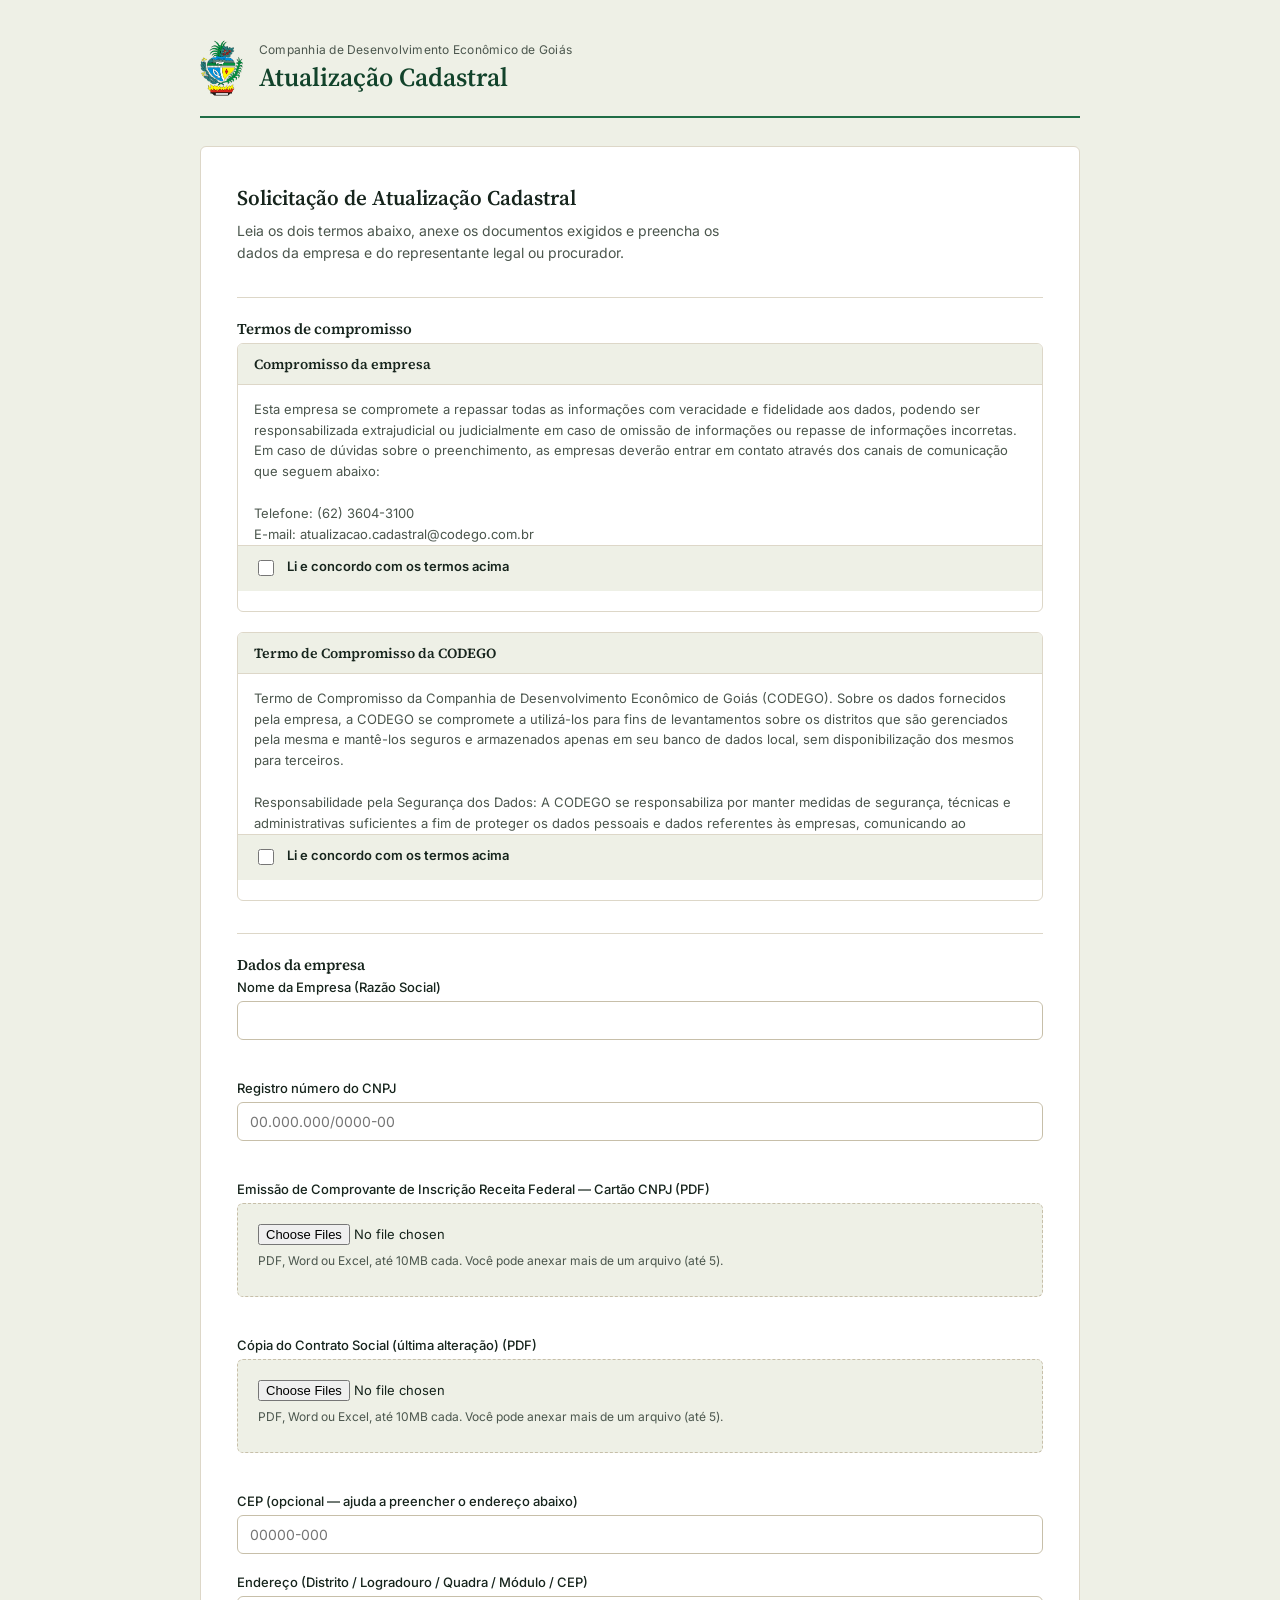
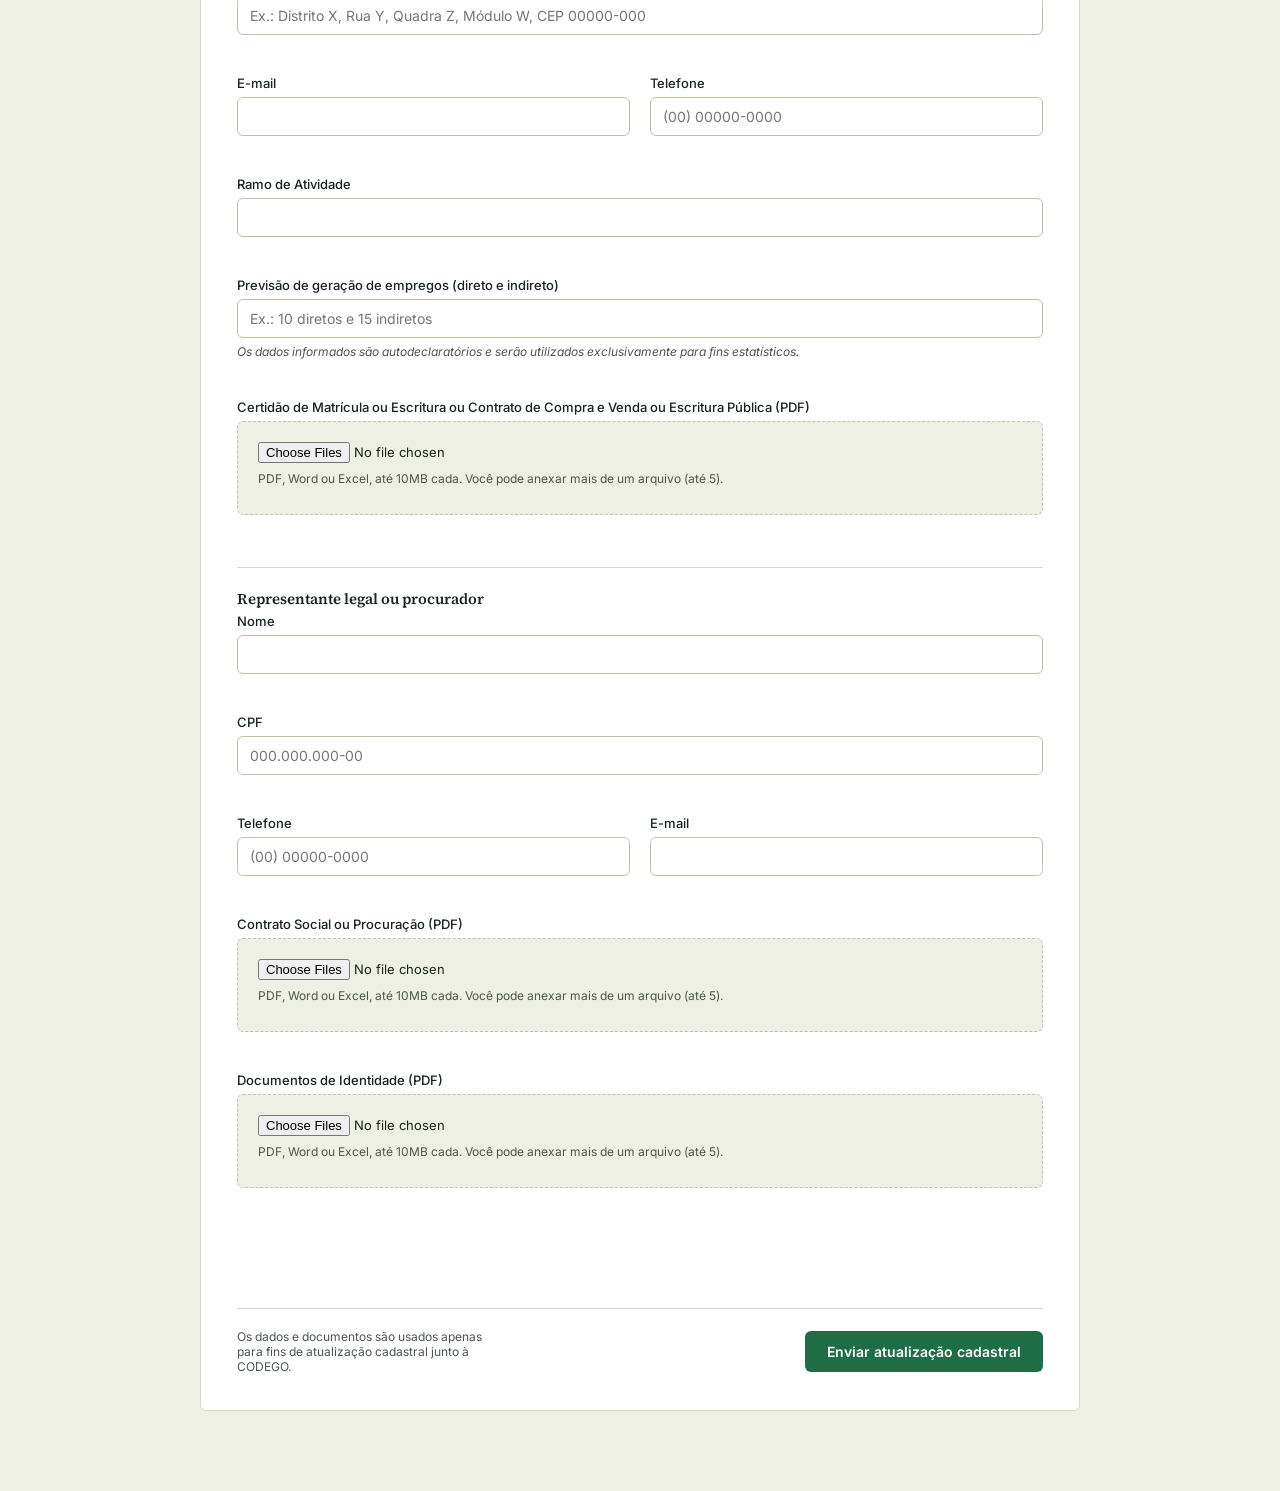
==== commit c6336bd3: "validar tamanho dos campos de texto e total dos anexos Texto acima de 255 caracteres (500 no endereç" ====
--- a/frontend/index.html
+++ b/frontend/index.html
@@ -189,6 +189,11 @@
         </div>
 
         <div class="field">
+          <p class="field__hint" id="anexos_total-resumo" hidden></p>
+          <p class="field__error" data-error-for="anexos_total"></p>
+        </div>
+
+        <div class="field">
           <div class="g-recaptcha" data-sitekey="6LfDd70tAAAAAFjlhE_5tSCFK7dW7xkm99fV3-1u"></div>
           <p class="field__error" data-error-for="recaptcha"></p>
         </div>
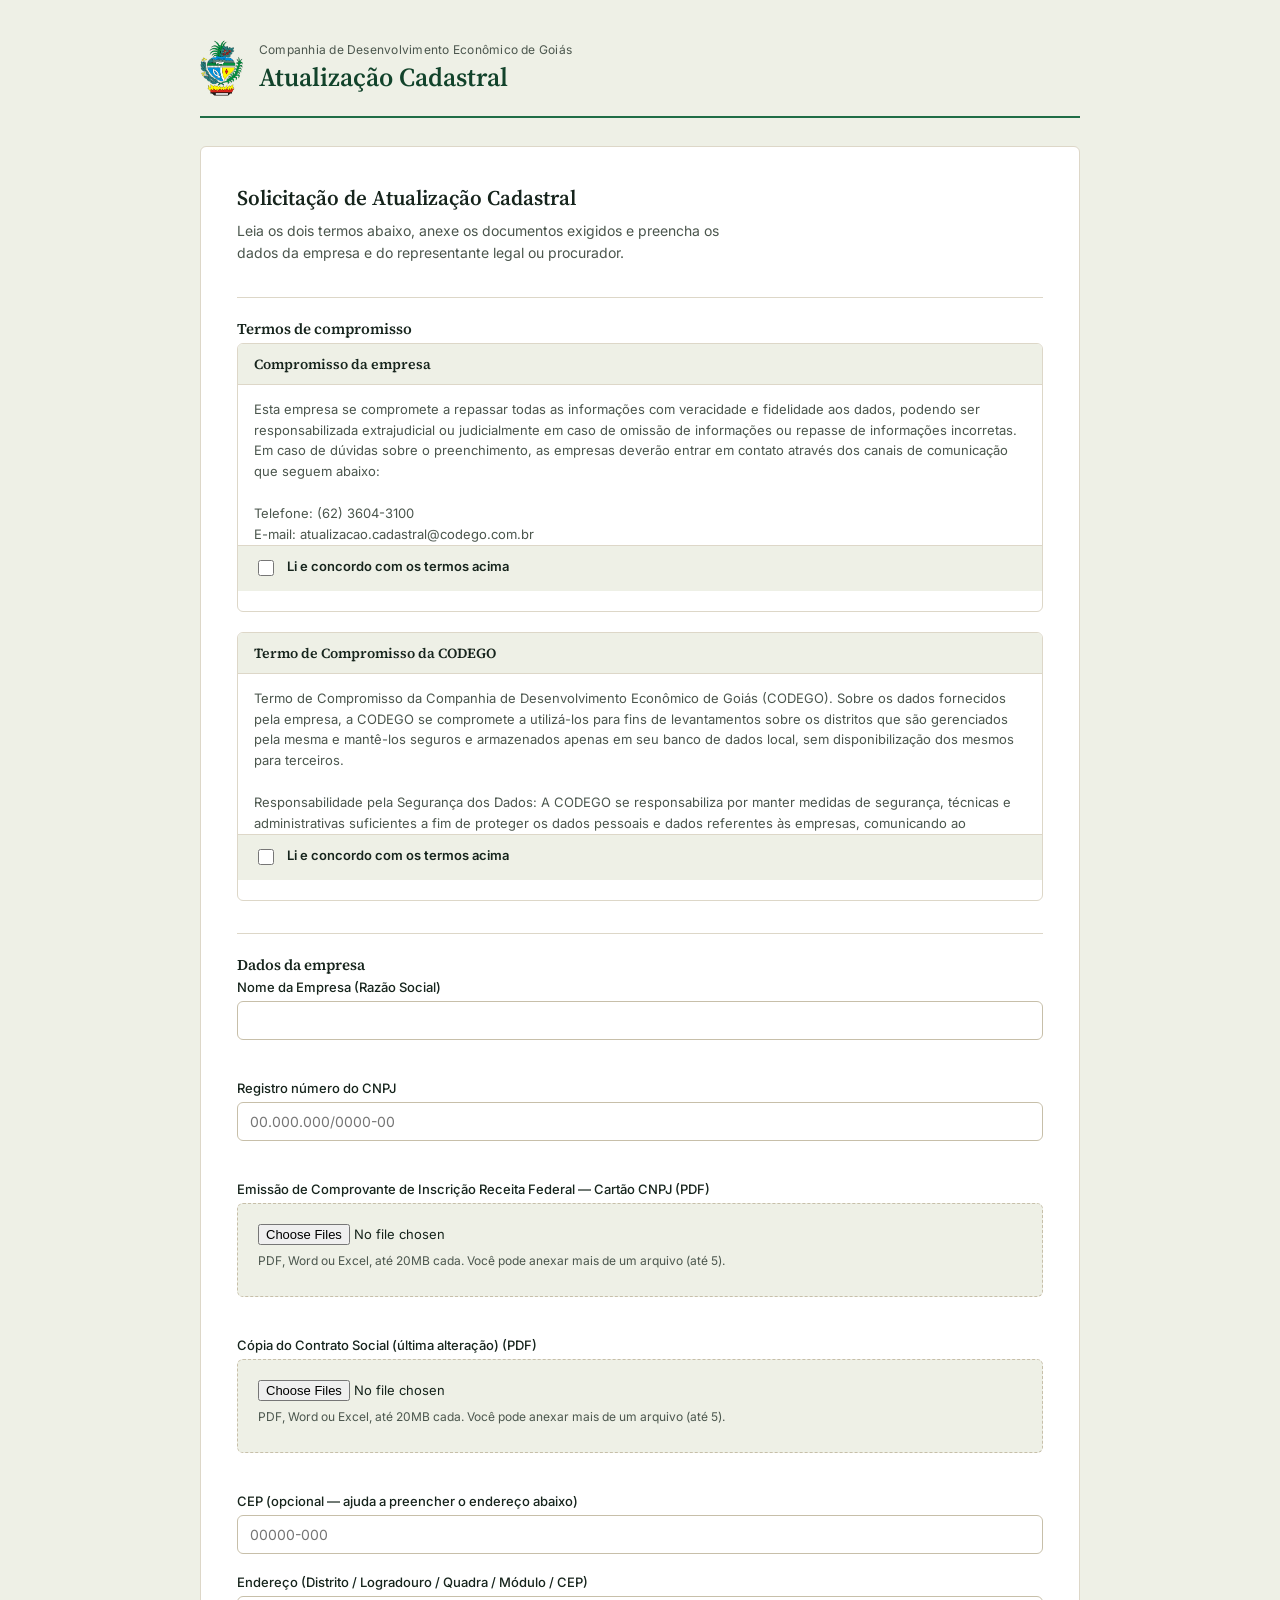
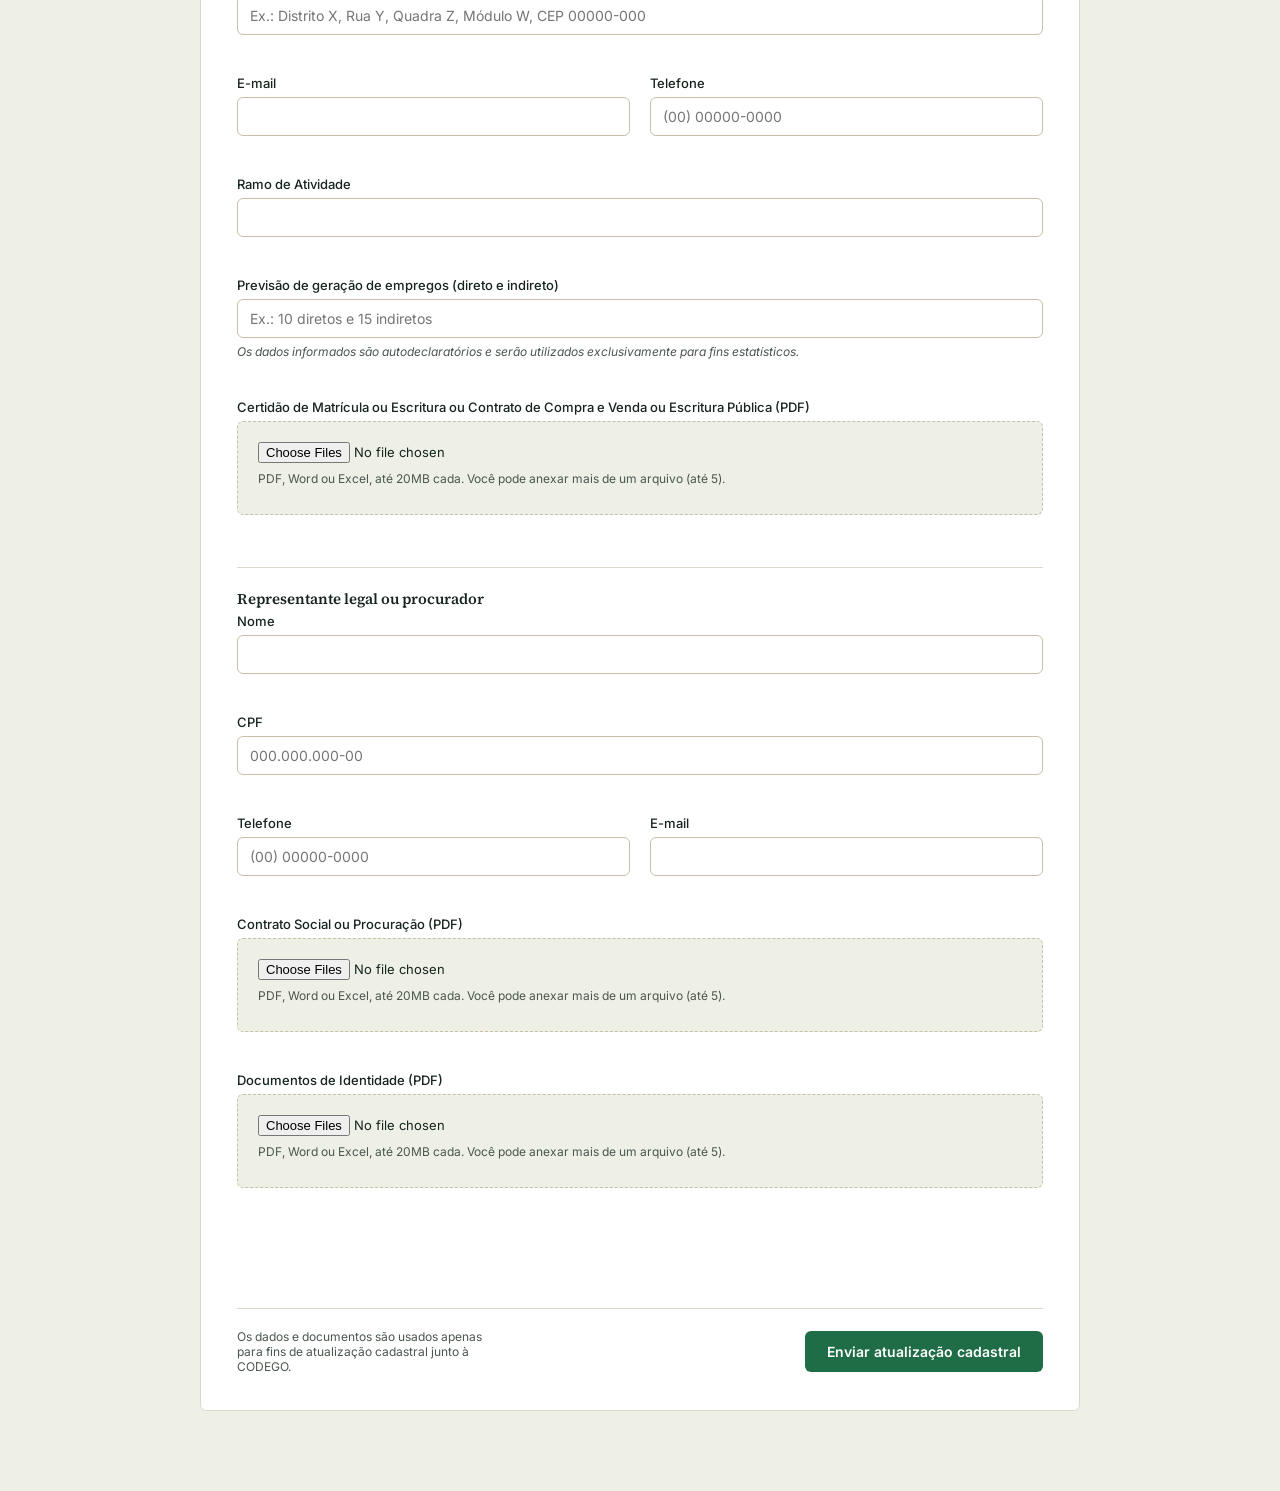
==== commit 3e067db7: "limite de upload por arquivo: 10MB para 20MB" ====
--- a/frontend/index.html
+++ b/frontend/index.html
@@ -5,7 +5,7 @@
   <meta name="viewport" content="width=device-width, initial-scale=1.0">
   <title>Atualização Cadastral — CODEGO</title>
   <link rel="stylesheet" href="css/style.css">
-  <script>window.CODEGO_API_BASE_URL = 'https://atualizacao-cadastral-0cay.onrender.com';</script>
+  <script>window.CODEGO_API_BASE_URL = 'https://atualizacao-cadastral-34di.onrender.com';</script>
   <script src="https://www.google.com/recaptcha/api.js" async defer></script>
 </head>
 <body>
@@ -75,7 +75,7 @@
           <label for="arquivo_cnpj">Emissão de Comprovante de Inscrição Receita Federal — Cartão CNPJ (PDF)</label>
           <div class="file-drop">
             <input type="file" id="arquivo_cnpj" name="arquivo_cnpj" accept=".pdf,.doc,.docx,.xls,.xlsx,application/pdf,application/msword,application/vnd.openxmlformats-officedocument.wordprocessingml.document,application/vnd.ms-excel,application/vnd.openxmlformats-officedocument.spreadsheetml.sheet" multiple>
-            <p class="file-drop__hint">PDF, Word ou Excel, até 10MB cada. Você pode anexar mais de um arquivo (até 5).</p>
+            <p class="file-drop__hint">PDF, Word ou Excel, até 20MB cada. Você pode anexar mais de um arquivo (até 5).</p>
             <ul class="file-list" id="arquivo_cnpj-selecionado" hidden></ul>
           </div>
           <p class="field__error" data-error-for="arquivo_cnpj"></p>
@@ -85,7 +85,7 @@
           <label for="arquivo_contrato_social">Cópia do Contrato Social (última alteração) (PDF)</label>
           <div class="file-drop">
             <input type="file" id="arquivo_contrato_social" name="arquivo_contrato_social" accept=".pdf,.doc,.docx,.xls,.xlsx,application/pdf,application/msword,application/vnd.openxmlformats-officedocument.wordprocessingml.document,application/vnd.ms-excel,application/vnd.openxmlformats-officedocument.spreadsheetml.sheet" multiple>
-            <p class="file-drop__hint">PDF, Word ou Excel, até 10MB cada. Você pode anexar mais de um arquivo (até 5).</p>
+            <p class="file-drop__hint">PDF, Word ou Excel, até 20MB cada. Você pode anexar mais de um arquivo (até 5).</p>
             <ul class="file-list" id="arquivo_contrato_social-selecionado" hidden></ul>
           </div>
           <p class="field__error" data-error-for="arquivo_contrato_social"></p>
@@ -134,7 +134,7 @@
           <label for="arquivo_certidao_matricula">Certidão de Matrícula ou Escritura ou Contrato de Compra e Venda ou Escritura Pública (PDF)</label>
           <div class="file-drop">
             <input type="file" id="arquivo_certidao_matricula" name="arquivo_certidao_matricula" accept=".pdf,.doc,.docx,.xls,.xlsx,application/pdf,application/msword,application/vnd.openxmlformats-officedocument.wordprocessingml.document,application/vnd.ms-excel,application/vnd.openxmlformats-officedocument.spreadsheetml.sheet" multiple>
-            <p class="file-drop__hint">PDF, Word ou Excel, até 10MB cada. Você pode anexar mais de um arquivo (até 5).</p>
+            <p class="file-drop__hint">PDF, Word ou Excel, até 20MB cada. Você pode anexar mais de um arquivo (até 5).</p>
             <ul class="file-list" id="arquivo_certidao_matricula-selecionado" hidden></ul>
           </div>
           <p class="field__error" data-error-for="arquivo_certidao_matricula"></p>
@@ -172,7 +172,7 @@
           <label for="arquivo_contrato_ou_procuracao">Contrato Social ou Procuração (PDF)</label>
           <div class="file-drop">
             <input type="file" id="arquivo_contrato_ou_procuracao" name="arquivo_contrato_ou_procuracao" accept=".pdf,.doc,.docx,.xls,.xlsx,application/pdf,application/msword,application/vnd.openxmlformats-officedocument.wordprocessingml.document,application/vnd.ms-excel,application/vnd.openxmlformats-officedocument.spreadsheetml.sheet" multiple>
-            <p class="file-drop__hint">PDF, Word ou Excel, até 10MB cada. Você pode anexar mais de um arquivo (até 5).</p>
+            <p class="file-drop__hint">PDF, Word ou Excel, até 20MB cada. Você pode anexar mais de um arquivo (até 5).</p>
             <ul class="file-list" id="arquivo_contrato_ou_procuracao-selecionado" hidden></ul>
           </div>
           <p class="field__error" data-error-for="arquivo_contrato_ou_procuracao"></p>
@@ -182,7 +182,7 @@
           <label for="arquivo_documento_identidade">Documentos de Identidade (PDF)</label>
           <div class="file-drop">
             <input type="file" id="arquivo_documento_identidade" name="arquivo_documento_identidade" accept=".pdf,.doc,.docx,.xls,.xlsx,application/pdf,application/msword,application/vnd.openxmlformats-officedocument.wordprocessingml.document,application/vnd.ms-excel,application/vnd.openxmlformats-officedocument.spreadsheetml.sheet" multiple>
-            <p class="file-drop__hint">PDF, Word ou Excel, até 10MB cada. Você pode anexar mais de um arquivo (até 5).</p>
+            <p class="file-drop__hint">PDF, Word ou Excel, até 20MB cada. Você pode anexar mais de um arquivo (até 5).</p>
             <ul class="file-list" id="arquivo_documento_identidade-selecionado" hidden></ul>
           </div>
           <p class="field__error" data-error-for="arquivo_documento_identidade"></p>
